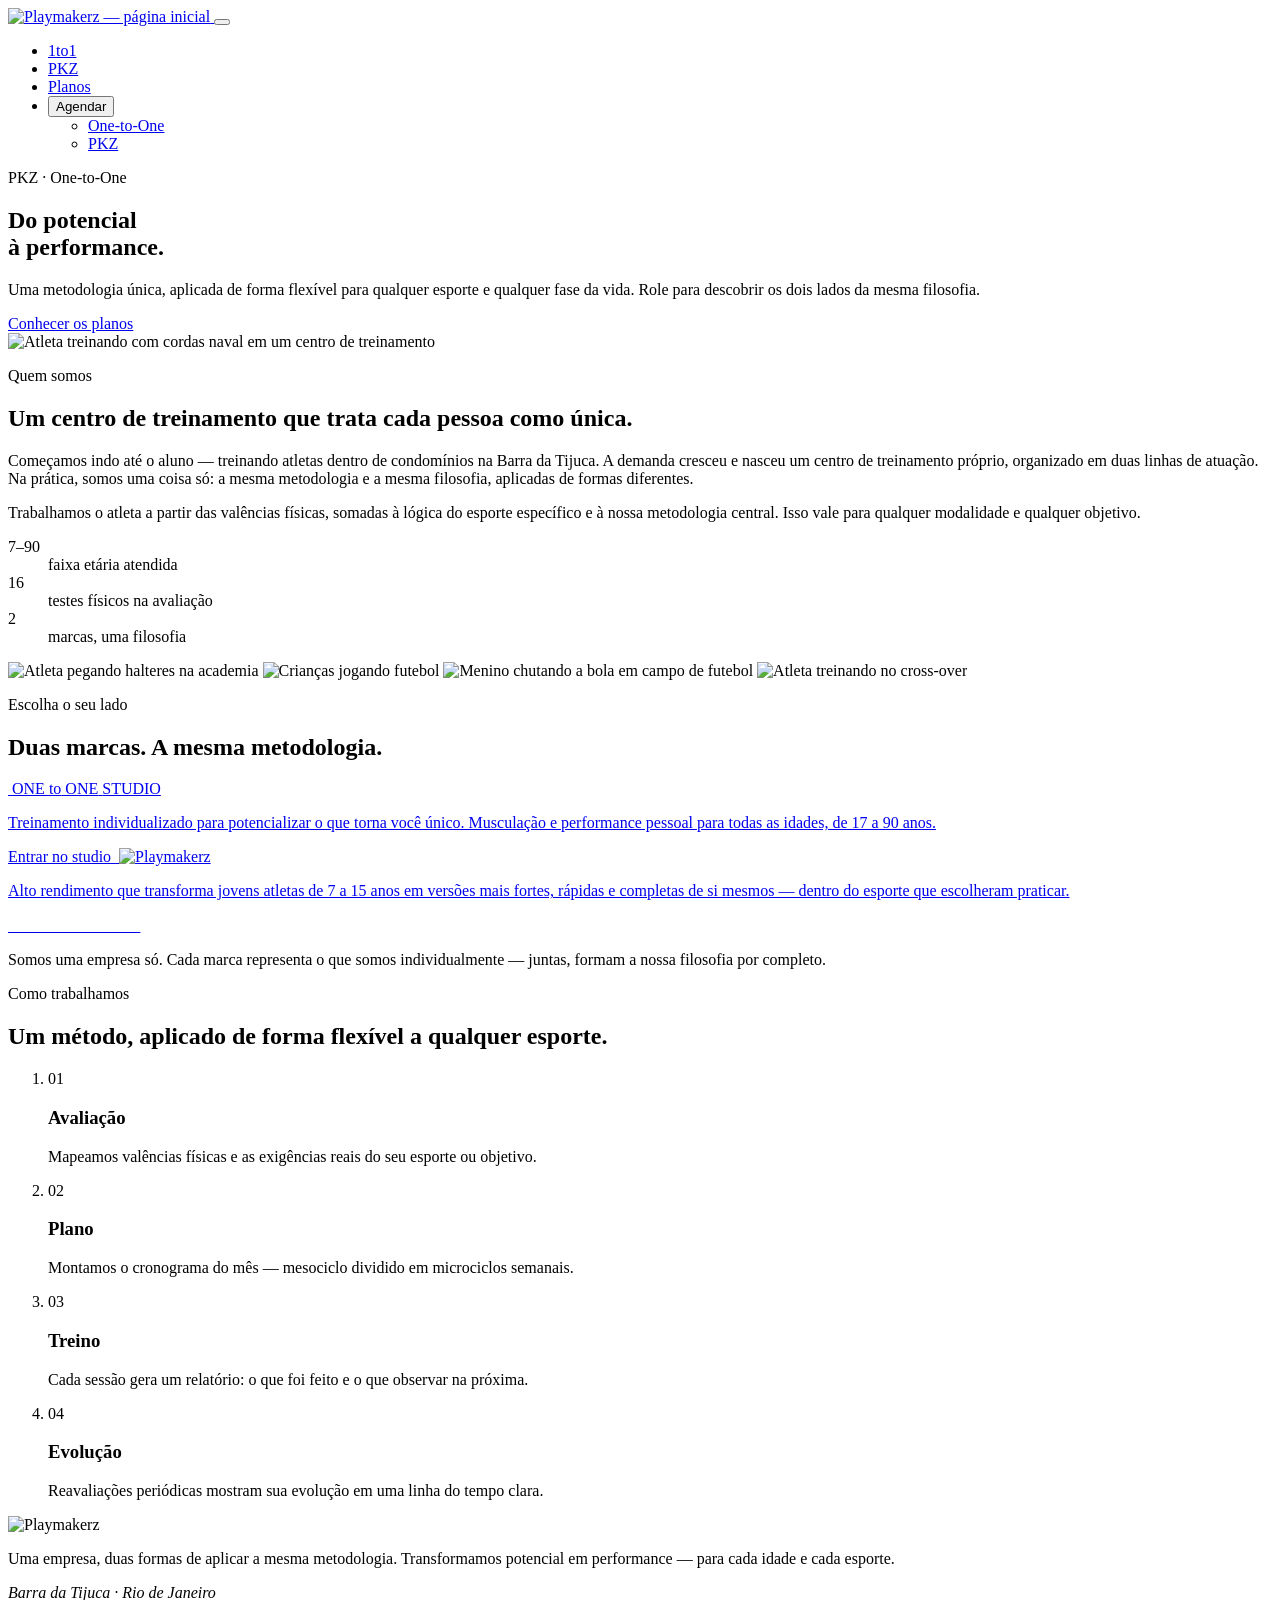
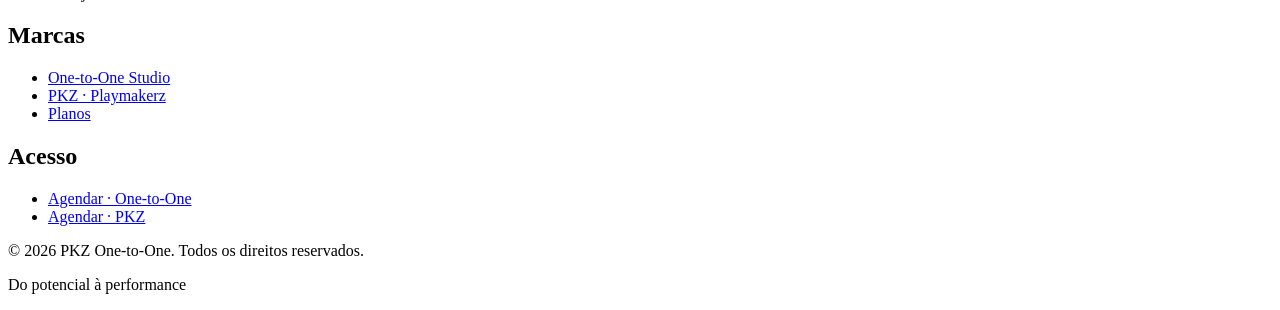
==== index.html @ bfa764f5 "index.html 1.0" ====
<!doctype html>
<html lang="pt-BR">
  <head>
    <meta charset="UTF-8" />
    <meta name="viewport" content="width=device-width, initial-scale=1.0" />
    <title>Playmakerz · Do potencial à performance</title>
    <meta
      name="description"
      content="Centro de treinamento na Barra da Tijuca. Uma metodologia única aplicada a qualquer esporte e qualquer fase da vida — One-to-One Studio e PKZ."
    />
    <link rel="icon" href="assets/img/rocket.svg" type="image/svg+xml" />
    <link rel="preconnect" href="https://fonts.googleapis.com" />
    <link rel="preconnect" href="https://fonts.gstatic.com" crossorigin />
    <link
      href="https://fonts.googleapis.com/css2?family=Oswald:wght@500;600;700&family=Outfit:wght@400;600;700&display=swap"
      rel="stylesheet"
    />
    <link rel="stylesheet" href="assets/css/style.css" />
    <!-- defer: o script só roda depois que o HTML terminou de ser lido -->
    <script src="assets/js/main.js" defer></script>
  </head>
  <body>
    <!-- Cabeçalho: logo + menu de navegação -->
    <header class="site-header">
      <div class="container nav">
        <a class="nav-logo" href="index.html">
          <img
            src="assets/img/logo-playmakerz.png"
            alt="Playmakerz — página inicial"
            width="150"
            height="34"
          />
        </a>
        <button
          class="nav-toggle"
          type="button"
          aria-label="Abrir menu"
          aria-expanded="false"
          aria-controls="nav-links"
        >
          <span></span><span></span><span></span>
        </button>
        <nav aria-label="Menu principal">
          <ul class="nav-links" id="nav-links">
            <li><a href="one-to-one.html">1to1</a></li>
            <li><a href="pkz.html">PKZ</a></li>
            <li><a href="planos.html">Planos</a></li>
            <li class="has-dropdown">
              <button
                type="button"
                class="dropdown-toggle"
                aria-expanded="false"
              >
                Agendar <span class="chev"></span>
              </button>
              <ul class="dropdown">
                <li><a href="agendar-one-to-one.html">One-to-One</a></li>
                <li><a href="agendar-pkz.html">PKZ</a></li>
              </ul>
            </li>
          </ul>
        </nav>
      </div>
    </header>

    <main>
      <!-- Hero section: título, subtítulo, botão de ação e elemento visual -->
      <section class="hero">
        <div class="container hero-grid">
          <div class="hero-content">
            <p class="eyebrow">PKZ · One-to-One</p>
            <h1>Do potencial<br />à <span class="hl">performance</span>.</h1>
            <p>
              Uma metodologia única, aplicada de forma flexível para qualquer
              esporte e qualquer fase da vida. Role para descobrir os dois lados
              da mesma filosofia.
            </p>
            <div class="hero-actions">
              <a class="btn btn-accent" href="planos.html"
                >Conhecer os planos <span class="chev"></span
              ></a>
            </div>
          </div>
          <img
            class="hero-photo"
            src="assets/img/hero-home.jpg"
            alt="Atleta treinando com cordas naval em um centro de treinamento"
            width="900"
            height="1350"
          />
        </div>
        <div class="container">
          <a
            class="hero-scroll"
            href="#quem-somos"
            aria-label="Rolar para Quem somos"
          ></a>
        </div>
      </section>

      <!-- Quem somos -->
      <section class="section about" id="quem-somos">
        <div class="container grid-2">
          <div class="reveal">
            <p class="eyebrow">Quem somos</p>
            <h2>
              Um centro de treinamento que trata cada pessoa como
              <span class="hl">única</span>.
            </h2>
            <p>
              Começamos indo até o aluno — treinando atletas dentro de
              condomínios na Barra da Tijuca. A demanda cresceu e nasceu um
              centro de treinamento próprio, organizado em duas linhas de
              atuação. Na prática, somos uma coisa só: a mesma metodologia e a
              mesma filosofia, aplicadas de formas diferentes.
            </p>
            <p>
              Trabalhamos o atleta a partir das valências físicas, somadas à
              lógica do esporte específico e à nossa metodologia central. Isso
              vale para qualquer modalidade e qualquer objetivo.
            </p>
            <!-- Lista descritiva: número em destaque (dt) e o que ele significa (dd) -->
            <dl class="stats">
              <div class="stat">
                <dt>7–90</dt>
                <dd>faixa etária atendida</dd>
              </div>
              <div class="stat">
                <dt>16</dt>
                <dd>testes físicos na avaliação</dd>
              </div>
              <div class="stat">
                <dt>2</dt>
                <dd>marcas, uma filosofia</dd>
              </div>
            </dl>
          </div>
          <div class="photo-mosaic reveal">
            <img
              src="assets/img/home-academia.jpg"
              alt="Atleta pegando halteres na academia"
              loading="lazy"
            />
            <img
              src="assets/img/home-futebol-1.jpg"
              alt="Crianças jogando futebol"
              loading="lazy"
            />
            <img
              src="assets/img/home-futebol-2.jpg"
              alt="Menino chutando a bola em campo de futebol"
              loading="lazy"
            />
            <img
              src="assets/img/home-academia-2.jpg"
              alt="Atleta treinando no cross-over"
              loading="lazy"
            />
          </div>
        </div>
      </section>

      <!-- As duas marcas -->
      <section class="section">
        <div class="container">
          <div class="brands-head reveal">
            <p class="eyebrow">Escolha o seu lado</p>
            <h2 class="section-title">Duas marcas. A mesma metodologia.</h2>
          </div>
          <div class="brand-cards">
            <a class="brand-card reveal" href="one-to-one.html">
              <img
                class="bg"
                src="assets/img/prof-eduardo.jpg"
                alt=""
                loading="lazy"
              />
              <span class="brand-logo-1to1 sm">
                <span class="word">ONE <span class="to">to</span> ONE</span>
                <span class="studio">STUDIO</span>
              </span>
              <p>
                Treinamento individualizado para potencializar o que torna você
                único. Musculação e performance pessoal para todas as idades, de
                17 a 90 anos.
              </p>
              <span class="link-arrow"
                >Entrar no studio <span class="chev"></span
              ></span>
            </a>
            <a class="brand-card reveal" href="pkz.html">
              <img
                class="bg"
                src="assets/img/pkz-4.jpg"
                alt=""
                loading="lazy"
              />
              <img
                class="pkz-mark"
                src="assets/img/logo-playmakerz.png"
                alt="Playmakerz"
                loading="lazy"
              />
              <p>
                Alto rendimento que transforma jovens atletas de 7 a 15 anos em
                versões mais fortes, rápidas e completas de si mesmos — dentro
                do esporte que escolheram praticar.
              </p>
              <span class="link-arrow" style="color: #fff"
                >Decolar com o PKZ
                <img
                  class="icon"
                  src="assets/img/rocket-white.svg"
                  alt=""
                  width="12"
                  height="15"
              /></span>
            </a>
          </div>
          <p class="brands-note">
            Somos uma empresa só. Cada marca representa o que somos
            individualmente — juntas, formam a nossa filosofia por completo.
          </p>
        </div>
      </section>

      <!-- Como trabalhamos: os quatro passos do método -->
      <section class="section">
        <div class="container">
          <div class="reveal">
            <p class="eyebrow">Como trabalhamos</p>
            <h2 class="section-title" style="max-width: 640px">
              Um método, aplicado de forma flexível a qualquer esporte.
            </h2>
          </div>
          <ol class="grid-4 steps">
            <li class="card reveal">
              <span class="step-num">01 <span class="chev"></span></span>
              <h3>Avaliação</h3>
              <p>
                Mapeamos valências físicas e as exigências reais do seu esporte
                ou objetivo.
              </p>
            </li>
            <li class="card reveal">
              <span class="step-num">02 <span class="chev"></span></span>
              <h3>Plano</h3>
              <p>
                Montamos o cronograma do mês — mesociclo dividido em microciclos
                semanais.
              </p>
            </li>
            <li class="card reveal">
              <span class="step-num">03 <span class="chev"></span></span>
              <h3>Treino</h3>
              <p>
                Cada sessão gera um relatório: o que foi feito e o que observar
                na próxima.
              </p>
            </li>
            <li class="card reveal">
              <span class="step-num">04 <span class="chev"></span></span>
              <h3>Evolução</h3>
              <p>
                Reavaliações periódicas mostram sua evolução em uma linha do
                tempo clara.
              </p>
            </li>
          </ol>
        </div>
      </section>
    </main>

    <!-- Rodapé: contato, links e copyright -->
    <footer class="site-footer">
      <div class="container">
        <div class="footer-grid">
          <div>
            <img
              class="logo"
              src="assets/img/logo-playmakerz.png"
              alt="Playmakerz"
              width="140"
              height="32"
              loading="lazy"
            />
            <p>
              Uma empresa, duas formas de aplicar a mesma metodologia.
              Transformamos potencial em performance — para cada idade e cada
              esporte.
            </p>
            <address class="addr">Barra da Tijuca · Rio de Janeiro</address>
          </div>
          <nav aria-labelledby="rodape-marcas">
            <h2 id="rodape-marcas">Marcas</h2>
            <ul>
              <li><a href="one-to-one.html">One-to-One Studio</a></li>
              <li><a href="pkz.html">PKZ · Playmakerz</a></li>
              <li><a href="planos.html">Planos</a></li>
            </ul>
          </nav>
          <nav aria-labelledby="rodape-acesso">
            <h2 id="rodape-acesso">Acesso</h2>
            <ul>
              <li>
                <a href="agendar-one-to-one.html">Agendar · One-to-One</a>
              </li>
              <li><a href="agendar-pkz.html">Agendar · PKZ</a></li>
            </ul>
          </nav>
        </div>
        <div class="footer-bottom">
          <p>
            &copy; <time datetime="2026">2026</time> PKZ One-to-One. Todos os
            direitos reservados.
          </p>
          <p class="tag">Do potencial à performance</p>
        </div>
      </div>
    </footer>
  </body>
</html>
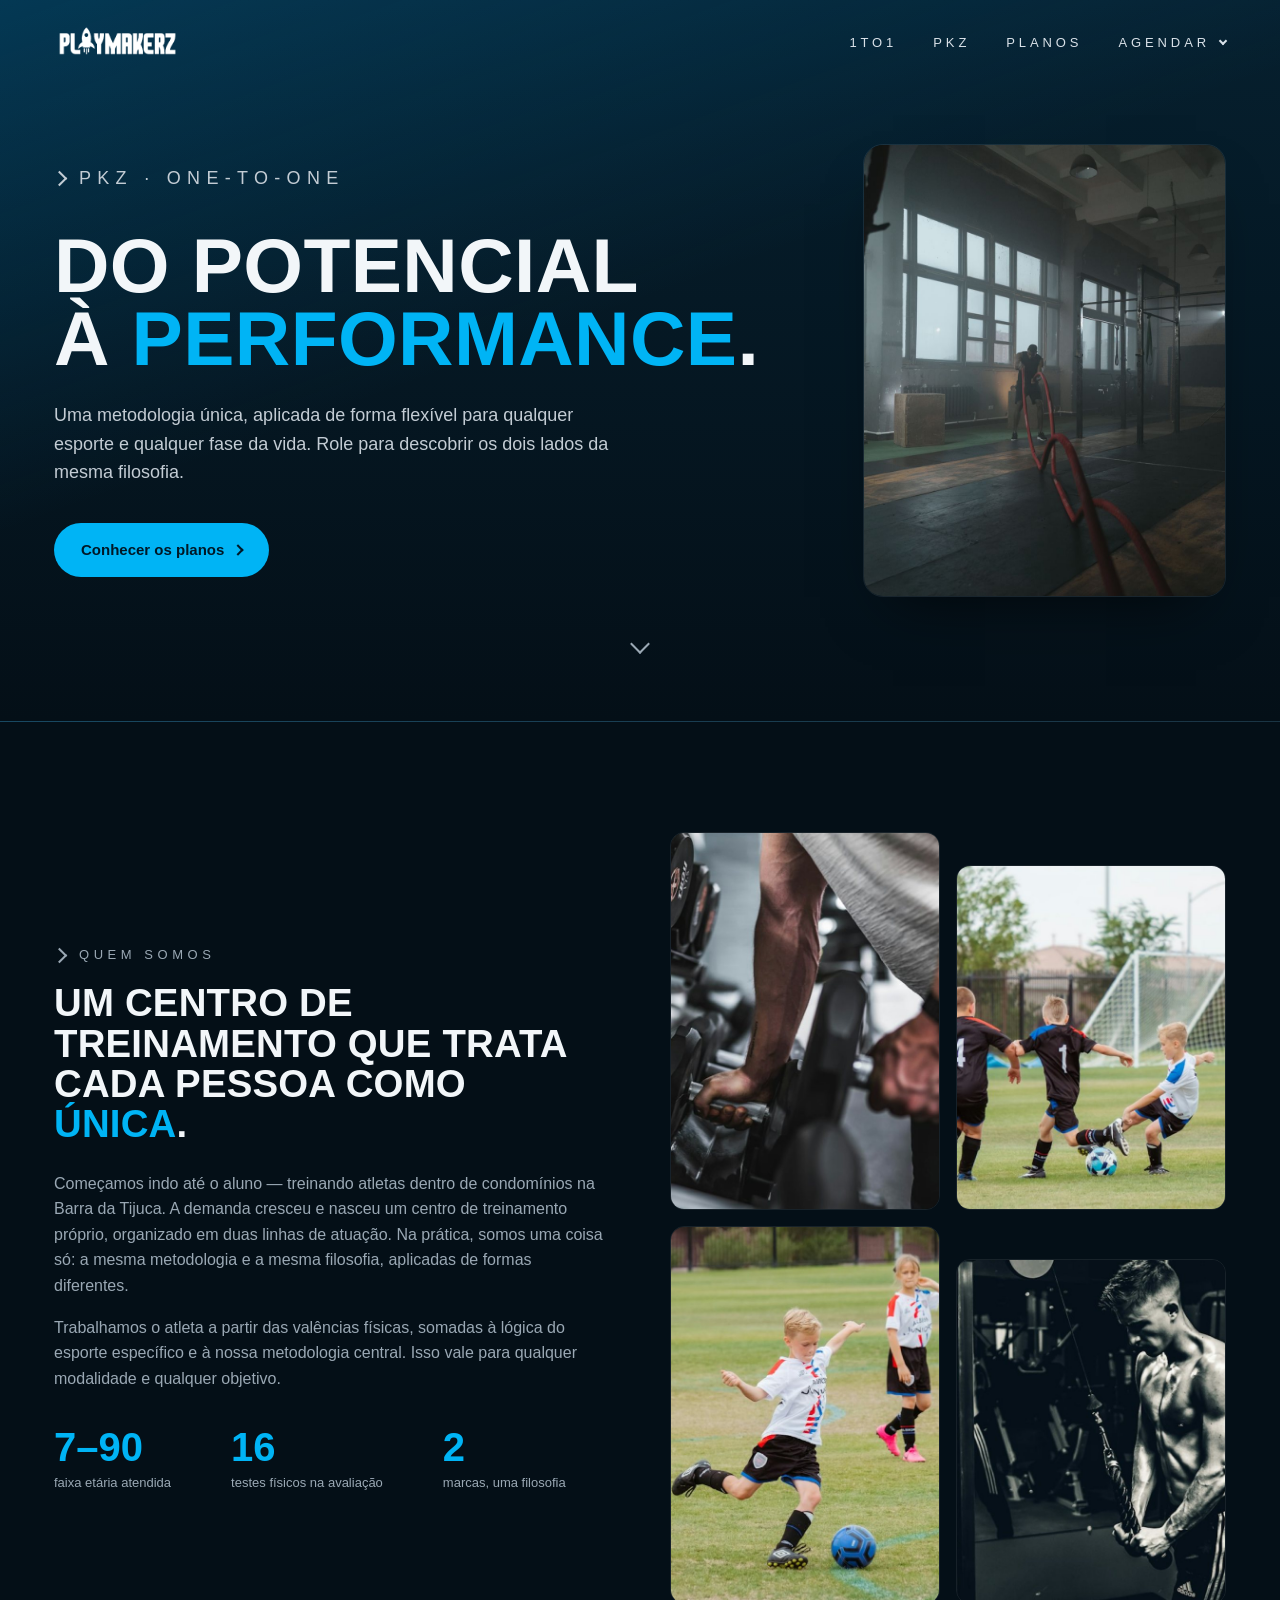
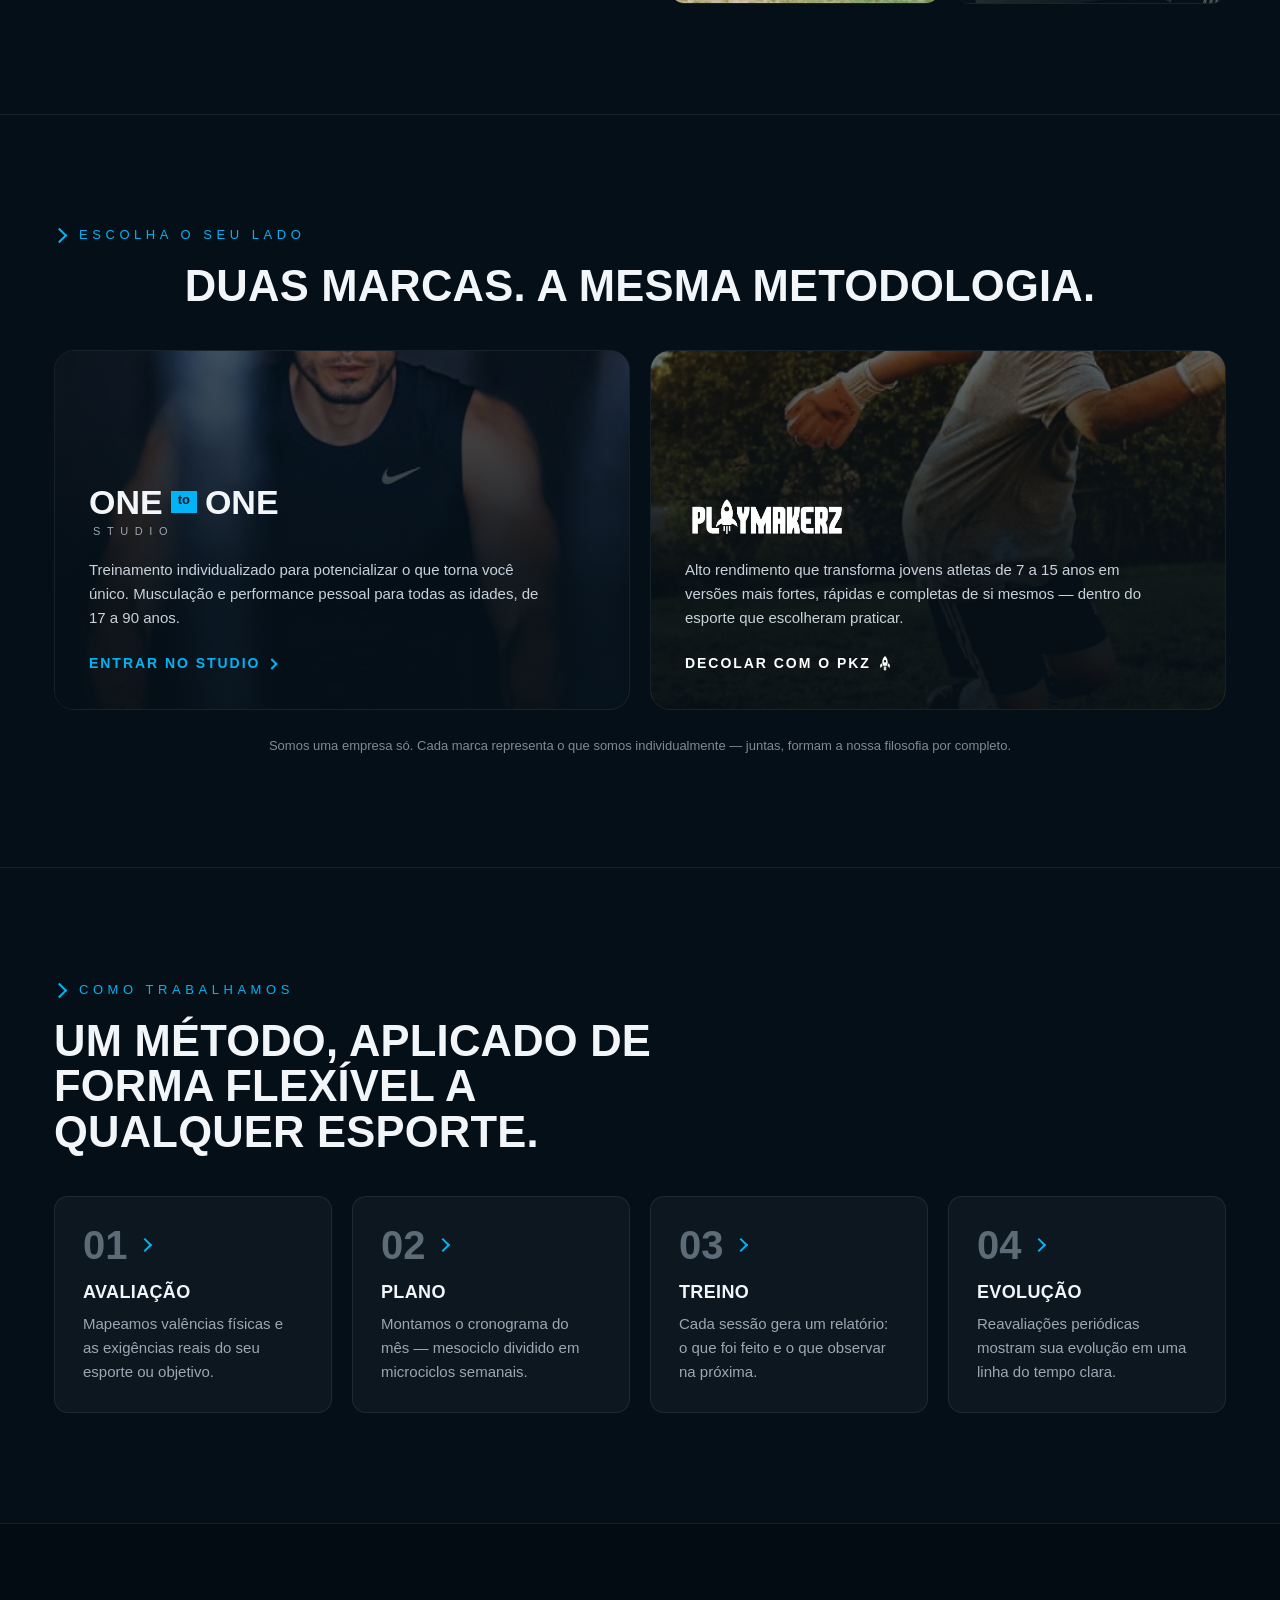
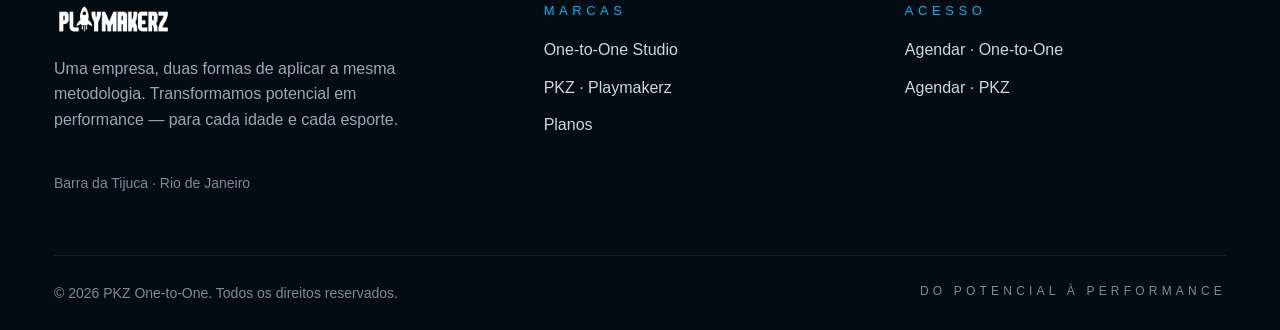
==== commit 0ef6fd79: "refinandov-3" ====
--- a/index.html
+++ b/index.html
@@ -8,16 +8,16 @@
       name="description"
       content="Centro de treinamento na Barra da Tijuca. Uma metodologia única aplicada a qualquer esporte e qualquer fase da vida — One-to-One Studio e PKZ."
     />
-    <link rel="icon" href="assets/img/rocket.svg" type="image/svg+xml" />
+    <link rel="icon" href="fotos/img/rocket.svg" type="image/svg+xml" />
     <link rel="preconnect" href="https://fonts.googleapis.com" />
     <link rel="preconnect" href="https://fonts.gstatic.com" crossorigin />
     <link
       href="https://fonts.googleapis.com/css2?family=Oswald:wght@500;600;700&family=Outfit:wght@400;600;700&display=swap"
       rel="stylesheet"
     />
-    <link rel="stylesheet" href="assets/css/style.css" />
+    <link rel="stylesheet" href="style.css" />
     <!-- defer: o script só roda depois que o HTML terminou de ser lido -->
-    <script src="assets/js/main.js" defer></script>
+    <script src="script.js" defer></script>
   </head>
   <body>
     <!-- Cabeçalho: logo + menu de navegação -->
@@ -25,7 +25,7 @@
       <div class="container nav">
         <a class="nav-logo" href="index.html">
           <img
-            src="assets/img/logo-playmakerz.png"
+            src="fotos/img/logo-playmakerz.png"
             alt="Playmakerz — página inicial"
             width="150"
             height="34"
@@ -83,7 +83,7 @@
           </div>
           <img
             class="hero-photo"
-            src="assets/img/hero-home.jpg"
+            src="fotos/img/hero-home.jpg"
             alt="Atleta treinando com cordas naval em um centro de treinamento"
             width="900"
             height="1350"
@@ -137,22 +137,22 @@
           </div>
           <div class="photo-mosaic reveal">
             <img
-              src="assets/img/home-academia.jpg"
+              src="fotos/img/home-academia.jpg"
               alt="Atleta pegando halteres na academia"
               loading="lazy"
             />
             <img
-              src="assets/img/home-futebol-1.jpg"
+              src="fotos/img/home-futebol-1.jpg"
               alt="Crianças jogando futebol"
               loading="lazy"
             />
             <img
-              src="assets/img/home-futebol-2.jpg"
+              src="fotos/img/home-futebol-2.jpg"
               alt="Menino chutando a bola em campo de futebol"
               loading="lazy"
             />
             <img
-              src="assets/img/home-academia-2.jpg"
+              src="fotos/img/home-academia-2.jpg"
               alt="Atleta treinando no cross-over"
               loading="lazy"
             />
@@ -171,7 +171,7 @@
             <a class="brand-card reveal" href="one-to-one.html">
               <img
                 class="bg"
-                src="assets/img/prof-eduardo.jpg"
+                src="fotos/img/prof-eduardo.jpg"
                 alt=""
                 loading="lazy"
               />
@@ -191,13 +191,13 @@
             <a class="brand-card reveal" href="pkz.html">
               <img
                 class="bg"
-                src="assets/img/pkz-4.jpg"
+                src="fotos/img/pkz-4.jpg"
                 alt=""
                 loading="lazy"
               />
               <img
                 class="pkz-mark"
-                src="assets/img/logo-playmakerz.png"
+                src="fotos/img/logo-playmakerz.png"
                 alt="Playmakerz"
                 loading="lazy"
               />
@@ -210,7 +210,7 @@
                 >Decolar com o PKZ
                 <img
                   class="icon"
-                  src="assets/img/rocket-white.svg"
+                  src="fotos/img/rocket-white.svg"
                   alt=""
                   width="12"
                   height="15"
@@ -278,7 +278,7 @@
           <div>
             <img
               class="logo"
-              src="assets/img/logo-playmakerz.png"
+              src="fotos/img/logo-playmakerz.png"
               alt="Playmakerz"
               width="140"
               height="32"
--- a/style.css
+++ b/style.css
@@ -0,0 +1,1680 @@
+/* =========================================================
+   PLAYMAKERZ · PKZ One-to-One
+   Estilos compartilhados por todas as páginas.
+
+   Organização do arquivo:
+   1. Variáveis (custom properties)
+   2. Reset e estilos base
+   3. Tipografia e componentes comuns (botões, ícones)
+   4. Header e navegação
+   5. Hero
+   6. Seções e cards
+   7. FAQ e chamadas finais (CTA)
+   8. Planos
+   9. Formulário de agendamento e calendário
+   10. Rodapé
+   11. Animações
+   12. Media queries (large screens first: 1024px, 767px e 600px)
+
+   Unidades: rem para tamanhos de fonte, px para bordas, ícones
+   e espaçamentos fixos, % / vw / vh para larguras e alturas.
+   ========================================================= */
+
+/* ---------- 1. Variáveis ---------- */
+:root {
+  --bg: #040f17;
+  --bg-2: #07141e;
+  --surface: #0c1720;
+  --surface-2: #0f1c27;
+  --border: rgba(255, 255, 255, 0.08);
+  --text: #f2f6f9;
+  --muted: #9aa8b4;
+  --muted-2: #7d8b97; /* textos secundários: contraste mínimo de 4,5:1 nos fundos escuros */
+  --accent: #00b4f5;
+  --accent-ink: #001826;
+  --green: #22c55e;
+  --radius: 14px;
+  --radius-lg: 20px;
+  --container: 1220px;
+  --font-display: "Oswald", "Arial Narrow", sans-serif;
+  --font-body: "Outfit", Arial, sans-serif;
+}
+
+/* ---------- 2. Reset e base ---------- */
+/* Reset simples: zera margens e paddings de fábrica e usa border-box em tudo */
+* {
+  margin: 0;
+  padding: 0;
+  box-sizing: border-box;
+}
+
+html {
+  scroll-behavior: smooth;
+}
+
+/* body em coluna com altura mínima da tela: o main cresce (flex: 1)
+   e o footer fica sempre no fim, mesmo em páginas com pouco conteúdo */
+body {
+  min-height: 100vh;
+  display: flex;
+  flex-direction: column;
+  background-color: var(--bg);
+  color: var(--text);
+  font-family: var(--font-body);
+  font-size: 1rem;
+  line-height: 1.6;
+  -webkit-font-smoothing: antialiased;
+}
+
+main {
+  flex: 1;
+}
+
+/* Boas práticas com imagens: nunca passam da largura do container e não distorcem */
+img {
+  max-width: 100%;
+  height: auto;
+  display: block;
+}
+
+ul,
+ol {
+  list-style: none;
+}
+
+fieldset {
+  border: 0;
+  min-width: 0;
+}
+
+address {
+  font-style: normal;
+}
+
+a {
+  color: inherit;
+  text-decoration: none;
+}
+
+button {
+  font-family: inherit;
+  font-size: inherit;
+  cursor: pointer;
+}
+
+.container {
+  width: 100%;
+  max-width: var(--container);
+  margin: 0 auto;
+  padding: 0 24px;
+}
+
+/* ---------- 3. Tipografia e componentes comuns ---------- */
+h1,
+h2,
+h3 {
+  font-family: var(--font-display);
+  font-weight: 700;
+  text-transform: uppercase;
+  line-height: 1.05;
+  letter-spacing: 0.005em;
+}
+
+/* Palavra em destaque nos títulos */
+.hl {
+  color: var(--accent);
+}
+
+/* Texto pequeno acima dos títulos, com uma setinha antes */
+.eyebrow {
+  display: inline-flex;
+  align-items: center;
+  gap: 10px;
+  margin-bottom: 18px;
+  font-family: var(--font-display);
+  font-size: 0.8125rem;
+  font-weight: 500;
+  letter-spacing: 0.35em;
+  text-transform: uppercase;
+  color: var(--accent);
+}
+.eyebrow::before {
+  content: "";
+  width: 9px;
+  height: 9px;
+  margin-right: 4px;
+  border-right: 2px solid currentColor;
+  border-top: 2px solid currentColor;
+  transform: rotate(45deg);
+}
+/* Páginas do PKZ: o foguete substitui a setinha */
+.pkz-rockets .eyebrow::before {
+  width: 12px;
+  height: 14px;
+  border: 0;
+  transform: none;
+  background: url("fotos/img/rocket.svg") center / contain no-repeat;
+}
+
+.section-title {
+  font-size: clamp(1.75rem, 3.4vw, 2.75rem);
+  margin-bottom: 40px;
+}
+
+/* Botões */
+.btn {
+  display: inline-flex;
+  align-items: center;
+  justify-content: center;
+  gap: 10px;
+  padding: 14px 26px;
+  border: 1px solid transparent;
+  border-radius: 999px;
+  font-size: 0.9375rem;
+  font-weight: 600;
+  white-space: nowrap;
+  transition:
+    transform 0.2s ease,
+    border-color 0.2s ease,
+    box-shadow 0.2s ease;
+}
+.btn:hover {
+  transform: translateY(-2px);
+}
+.btn img {
+  width: 18px;
+  height: 18px;
+  flex-shrink: 0;
+}
+
+.btn-whatsapp {
+  background-color: var(--green);
+  color: #04210f;
+}
+.btn-whatsapp:hover {
+  box-shadow: 0 10px 30px -10px rgba(34, 197, 94, 0.7);
+}
+
+.btn-primary,
+.btn-accent {
+  background-color: var(--accent);
+  color: var(--accent-ink);
+}
+.btn-primary:hover,
+.btn-accent:hover {
+  box-shadow: 0 10px 30px -10px rgba(0, 180, 245, 0.8);
+}
+
+/* Botão de destaque maior (chamada da página Planos) */
+.btn-lg {
+  padding: 18px 40px;
+  font-size: 1.0625rem;
+  box-shadow: 0 14px 40px -14px rgba(0, 180, 245, 0.9);
+}
+.btn-lg .chev {
+  width: 9px;
+  height: 9px;
+}
+
+.btn-ghost {
+  border-color: rgba(255, 255, 255, 0.25);
+  color: var(--text);
+}
+.btn-ghost:hover {
+  border-color: var(--accent);
+}
+.btn-ghost .chev {
+  color: var(--accent);
+}
+
+/* Link em caixa alta com seta */
+.link-arrow {
+  display: inline-flex;
+  align-items: center;
+  gap: 8px;
+  font-family: var(--font-display);
+  font-size: 0.875rem;
+  font-weight: 600;
+  letter-spacing: 0.14em;
+  text-transform: uppercase;
+  color: var(--accent);
+  transition: gap 0.2s ease;
+}
+.link-arrow:hover {
+  gap: 12px;
+}
+
+/* Ícone chevron (setinha >), desenhado só com bordas */
+.chev {
+  display: inline-block;
+  width: 8px;
+  height: 8px;
+  border-right: 2px solid currentColor;
+  border-top: 2px solid currentColor;
+  transform: rotate(45deg);
+}
+
+/* Foco visível para quem navega pelo teclado */
+a:focus-visible,
+button:focus-visible {
+  outline: 2px solid var(--accent);
+  outline-offset: 2px;
+}
+
+/* ---------- 4. Header e navegação ---------- */
+/* position: sticky: o header acompanha a rolagem e gruda no topo */
+.site-header {
+  position: sticky;
+  top: 0;
+  z-index: 50;
+  transition:
+    background-color 0.3s ease,
+    box-shadow 0.3s ease;
+}
+.site-header.scrolled {
+  background-color: rgba(4, 15, 23, 0.88);
+  backdrop-filter: blur(12px);
+  box-shadow: 0 1px 0 var(--border);
+}
+
+.nav {
+  display: flex;
+  align-items: center;
+  justify-content: space-between;
+  height: 84px;
+}
+.nav-logo img {
+  width: auto;
+  height: 34px;
+}
+.nav-logo .nav-pkzlab {
+  height: 40px;
+}
+
+.nav-links {
+  display: flex;
+  align-items: center;
+  gap: 36px;
+}
+.nav-links a {
+  font-family: var(--font-display);
+  font-size: 0.8125rem;
+  font-weight: 500;
+  letter-spacing: 0.3em;
+  text-transform: uppercase;
+  color: #d9e1e8;
+  transition: color 0.2s ease;
+}
+.nav-links a:hover,
+.nav-links a.active {
+  color: var(--accent);
+}
+
+/* Submenu "Agendar": o li é a referência (relative) e a lista fica em absolute */
+.has-dropdown {
+  position: relative;
+}
+.dropdown-toggle {
+  display: inline-flex;
+  align-items: center;
+  gap: 10px;
+  background: none;
+  border: 0;
+  font-family: var(--font-display);
+  font-size: 0.8125rem;
+  font-weight: 500;
+  letter-spacing: 0.3em;
+  text-transform: uppercase;
+  color: #d9e1e8;
+  transition: color 0.2s ease;
+}
+.dropdown-toggle .chev {
+  width: 6px;
+  height: 6px;
+  margin-top: -4px;
+  transform: rotate(135deg);
+  transition: transform 0.2s ease;
+}
+.dropdown-toggle:hover,
+.dropdown-toggle.active,
+.has-dropdown.open .dropdown-toggle {
+  color: var(--accent);
+}
+.has-dropdown.open .dropdown-toggle .chev {
+  margin-top: 4px;
+  transform: rotate(-45deg);
+}
+.dropdown {
+  display: none;
+  position: absolute;
+  top: 100%;
+  right: -18px;
+  min-width: 190px;
+  margin-top: 16px;
+  padding: 8px;
+  background-color: var(--surface);
+  border: 1px solid var(--border);
+  border-radius: var(--radius);
+  box-shadow: 0 20px 40px -12px rgba(0, 0, 0, 0.6);
+}
+/* faixa invisível entre o botão e o menu, para o hover não "cair" no espaço vazio */
+.dropdown::before {
+  content: "";
+  position: absolute;
+  top: -18px;
+  left: 0;
+  right: 0;
+  height: 18px;
+}
+.has-dropdown.open .dropdown,
+.has-dropdown:focus-within .dropdown {
+  display: block;
+}
+.dropdown a {
+  display: block;
+  padding: 12px 14px;
+  border-radius: 10px;
+  letter-spacing: 0.2em;
+}
+.dropdown a:hover {
+  background-color: rgba(255, 255, 255, 0.05);
+}
+
+/* Botão "hambúrguer" (só aparece no celular) */
+.nav-toggle {
+  display: none;
+  position: relative;
+  width: 44px;
+  height: 44px;
+  background: none;
+  border: 0;
+}
+.nav-toggle span {
+  position: absolute;
+  left: 10px;
+  right: 10px;
+  height: 2px;
+  background-color: var(--text);
+  transition:
+    transform 0.25s ease,
+    opacity 0.25s ease;
+}
+.nav-toggle span:nth-child(1) {
+  top: 15px;
+}
+.nav-toggle span:nth-child(2) {
+  top: 21px;
+}
+.nav-toggle span:nth-child(3) {
+  top: 27px;
+}
+.nav-open .nav-toggle span:nth-child(1) {
+  transform: translateY(6px) rotate(45deg);
+}
+.nav-open .nav-toggle span:nth-child(2) {
+  opacity: 0;
+}
+.nav-open .nav-toggle span:nth-child(3) {
+  transform: translateY(-6px) rotate(-45deg);
+}
+
+/* Setas decorativas >>> (imagens posicionadas sobre o fundo da seção) */
+.deco-chevrons {
+  position: absolute;
+  opacity: 0.12;
+}
+
+/* Logo "ONE to ONE STUDIO" feita com texto */
+.brand-logo-1to1 {
+  display: inline-flex;
+  flex-direction: column;
+}
+.brand-logo-1to1 .word {
+  display: flex;
+  align-items: center;
+  gap: 8px;
+  font-family: var(--font-display);
+  font-size: clamp(2.625rem, 5vw, 3.875rem);
+  font-weight: 700;
+  line-height: 1;
+}
+.brand-logo-1to1 .to {
+  padding: 3px 7px 6px;
+  background-color: var(--accent);
+  color: var(--accent-ink); /* texto escuro sobre o azul: contraste de 7,6:1 */
+  font-family: var(--font-body);
+  font-size: 0.38em;
+  font-weight: 600;
+}
+.brand-logo-1to1 .studio {
+  margin-top: 4px;
+  padding-left: 4px;
+  font-size: 0.6875rem;
+  letter-spacing: 0.6em;
+  color: var(--muted);
+}
+/* versão do header */
+.brand-logo-1to1.nav-1to1 .word {
+  gap: 5px;
+  font-size: 1.875rem;
+}
+.brand-logo-1to1.nav-1to1 .studio {
+  margin-top: 2px;
+  font-size: 0.5rem;
+}
+/* versão do card da Home */
+.brand-logo-1to1.sm {
+  margin-bottom: 18px;
+}
+.brand-logo-1to1.sm .word {
+  font-size: 2.125rem;
+}
+
+/* ---------- 5. Hero ---------- */
+.hero {
+  position: relative;
+  margin-top: -84px; /* passa por baixo do header sticky */
+  padding: 144px 0 70px;
+  background:
+    linear-gradient(160deg, rgba(0, 120, 180, 0.28) 0%, transparent 45%),
+    linear-gradient(180deg, #06202f 0%, var(--bg) 100%);
+  border-bottom: 1px solid var(--border);
+  overflow: hidden;
+}
+.hero h1 {
+  margin-bottom: 26px;
+  font-size: clamp(2.75rem, 6vw, 5.5rem);
+  line-height: 0.95;
+}
+.hero p {
+  max-width: 560px;
+  margin-bottom: 36px;
+  font-size: 1.125rem;
+  color: #c3ccd4;
+}
+.hero p.hero-lead-wide {
+  max-width: 640px;
+}
+.hero-actions {
+  display: flex;
+  flex-wrap: wrap;
+  gap: 14px;
+}
+
+/* Hero em duas colunas (grid): texto + elemento visual (foto) */
+.hero-grid {
+  display: grid;
+  grid-template-columns: 1.35fr 0.65fr;
+  gap: 56px;
+  align-items: center;
+}
+.hero-photo {
+  width: 100%;
+  max-height: 520px;
+  aspect-ratio: 4 / 5;
+  object-fit: cover;
+  object-position: center 30%; /* ao cortar a foto, prioriza a parte de cima (rostos) */
+  border: 1px solid var(--border);
+  border-radius: var(--radius-lg);
+  box-shadow: 0 30px 60px -30px rgba(0, 0, 0, 0.7);
+}
+
+/* Seta "role para baixo" da Home */
+.hero-scroll {
+  display: block;
+  width: 14px;
+  height: 14px;
+  margin: 40px auto 0;
+  border-right: 2px solid var(--muted);
+  border-bottom: 2px solid var(--muted);
+  transform: rotate(45deg);
+  animation: bob 2s ease-in-out infinite;
+}
+
+/* ---------- 6. Seções e cards ---------- */
+.section {
+  position: relative;
+  padding: 110px 0;
+}
+.section + .section {
+  border-top: 1px solid var(--border);
+}
+
+/* Grades de colunas */
+.grid-2 {
+  display: grid;
+  grid-template-columns: 1fr 1fr;
+  gap: 60px;
+  align-items: center;
+}
+.grid-3 {
+  display: grid;
+  grid-template-columns: repeat(3, 1fr);
+  gap: 20px;
+}
+.grid-4 {
+  display: grid;
+  grid-template-columns: repeat(4, 1fr);
+  gap: 20px;
+}
+
+/* Hierarquia visual: página (--bg) → card (--surface) com borda fina */
+.card {
+  padding: 28px;
+  background-color: var(--surface);
+  border: 1px solid var(--border);
+  border-radius: var(--radius);
+  transition:
+    transform 0.25s ease,
+    border-color 0.25s ease;
+}
+.card:hover {
+  transform: translateY(-4px);
+  border-color: rgba(0, 180, 245, 0.35);
+}
+.card h3 {
+  margin-bottom: 10px;
+  font-size: 1.125rem;
+  letter-spacing: 0.02em;
+}
+.card p {
+  font-size: 0.9375rem;
+  color: var(--muted);
+}
+
+/* Quem somos */
+.about h2 {
+  margin-bottom: 26px;
+  font-size: clamp(1.75rem, 3vw, 2.5rem);
+}
+.about p {
+  color: var(--muted);
+}
+.about p + p {
+  margin-top: 16px;
+}
+
+/* Números em destaque (lista descritiva: dt = número, dd = descrição) */
+.stats {
+  display: flex;
+  flex-wrap: wrap;
+  gap: 60px;
+  margin-top: 36px;
+}
+.stat dt {
+  margin-bottom: 6px;
+  font-family: var(--font-display);
+  font-size: 2.5rem;
+  font-weight: 700;
+  line-height: 1;
+  color: var(--accent);
+}
+.stat dd {
+  font-size: 0.8125rem;
+  color: var(--muted);
+}
+
+/* Mosaico de 4 fotos */
+.photo-mosaic {
+  display: grid;
+  grid-template-columns: 1fr 1fr;
+  gap: 16px;
+}
+.photo-mosaic img {
+  width: 100%;
+  aspect-ratio: 5 / 7;
+  object-fit: cover;
+  border: 1px solid var(--border);
+  border-radius: var(--radius);
+}
+.photo-mosaic img:nth-child(even) {
+  aspect-ratio: 5 / 6.4;
+  align-self: end;
+}
+
+/* Cards das duas marcas (Home) */
+.brands-head {
+  text-align: center;
+}
+.brands-head .eyebrow {
+  display: flex;
+  justify-content: flex-start;
+}
+.brand-cards {
+  display: grid;
+  grid-template-columns: 1fr 1fr;
+  gap: 20px;
+}
+/* O card é a referência (relative + z-index cria a camada);
+   a foto e o degradê ficam por trás do texto com z-index negativo */
+.brand-card {
+  position: relative;
+  z-index: 0;
+  display: flex;
+  flex-direction: column;
+  justify-content: flex-end;
+  min-height: 360px;
+  padding: 34px;
+  border: 1px solid var(--border);
+  border-radius: var(--radius-lg);
+  overflow: hidden;
+}
+.brand-card .bg {
+  position: absolute;
+  top: 0;
+  left: 0;
+  z-index: -2;
+  width: 100%;
+  height: 100%;
+  object-fit: cover;
+  transition: transform 0.6s ease;
+}
+.brand-card::after {
+  content: "";
+  position: absolute;
+  top: 0;
+  right: 0;
+  bottom: 0;
+  left: 0;
+  z-index: -1;
+  background: linear-gradient(
+    180deg,
+    rgba(4, 15, 23, 0.55) 0%,
+    rgba(4, 15, 23, 0.92) 65%
+  );
+}
+.brand-card:hover .bg {
+  transform: scale(1.05);
+}
+.brand-card p {
+  max-width: 460px;
+  margin-bottom: 22px;
+  font-size: 0.9375rem;
+  color: #c9d2da;
+}
+.brand-card .pkz-mark {
+  width: auto;
+  height: 44px;
+  align-self: flex-start; /* evita que o flex estique a logo na largura do card */
+  margin-bottom: 18px;
+}
+.brands-note {
+  margin-top: 26px;
+  text-align: center;
+  font-size: 0.8125rem;
+  color: var(--muted-2);
+}
+
+/* Passos numerados (lista ordenada) */
+.step-num {
+  display: flex;
+  align-items: center;
+  gap: 12px;
+  margin-bottom: 18px;
+  font-family: var(--font-display);
+  font-size: 2.5rem;
+  font-weight: 700;
+  line-height: 1;
+  color: #5d6b77; /* número grande: contraste mínimo de 3:1 */
+}
+.step-num .chev {
+  width: 10px;
+  height: 10px;
+  color: var(--accent);
+}
+.step-num .rocket {
+  width: 14px;
+  height: 16px;
+}
+
+/* Diferenciais (One to One) */
+.features {
+  display: grid;
+  grid-template-columns: 1fr 1fr;
+  gap: 20px;
+}
+.feature {
+  display: flex;
+  gap: 18px;
+}
+.feature .chev {
+  flex-shrink: 0;
+  width: 10px;
+  height: 10px;
+  margin-top: 8px;
+  color: var(--accent);
+}
+
+/* Professores (figure + figcaption) */
+.team-card {
+  background-color: var(--surface);
+  border: 1px solid var(--border);
+  border-radius: var(--radius);
+  overflow: hidden; /* corta a foto no formato do card */
+  transition: transform 0.25s ease;
+}
+.team-card:hover {
+  transform: translateY(-4px);
+}
+.team-card .photo {
+  aspect-ratio: 4 / 5;
+  overflow: hidden;
+}
+.team-card img {
+  width: 100%;
+  height: 100%;
+  object-fit: cover;
+  transition: transform 0.6s ease;
+}
+.team-card:hover img {
+  transform: scale(1.04);
+}
+.team-card .info {
+  padding: 22px 24px 24px;
+}
+.team-card h3 {
+  margin-bottom: 4px;
+  font-size: 1.1875rem;
+}
+.team-card .role {
+  display: block;
+  font-size: 0.875rem;
+  color: var(--accent);
+}
+.team-card .exp {
+  font-size: 0.8125rem;
+  color: var(--muted-2);
+}
+
+/* Depoimentos */
+.quote .chev {
+  width: 11px;
+  height: 11px;
+  margin: 0 0 18px 2px;
+  color: var(--accent);
+}
+.quote .quote-text {
+  margin-bottom: 22px;
+  font-size: 1rem;
+  line-height: 1.65;
+  color: #e6ebef;
+}
+.quote .quote-author strong {
+  display: block;
+  font-size: 0.9375rem;
+  font-weight: 600;
+  color: var(--text);
+}
+.quote .quote-author span {
+  font-size: 0.8125rem;
+  color: var(--muted-2);
+}
+
+/* PKZ: marca "P🚀Z" nos cards de serviço */
+.pkz-mark-sm {
+  display: inline-flex;
+  align-items: center;
+  gap: 1px;
+  margin-bottom: 16px;
+  font-family: var(--font-display);
+  font-size: 1.5rem;
+  font-weight: 700;
+  line-height: 1;
+}
+.pkz-mark-sm img {
+  width: 14px;
+  height: 18px;
+}
+
+/* PKZ: exemplo do piloto de kart (aside) */
+.callout {
+  margin-top: 30px;
+  padding: 24px 26px;
+  background-color: rgba(255, 255, 255, 0.06);
+  border: 1px solid var(--border);
+  border-radius: var(--radius);
+}
+.callout h3 {
+  margin-bottom: 10px;
+  font-size: 0.8125rem;
+  font-weight: 500;
+  letter-spacing: 0.3em;
+  color: var(--accent);
+}
+.callout p {
+  font-size: 0.9375rem;
+  color: #dfe2f7;
+}
+
+/* ---------- 7. FAQ e chamadas finais ---------- */
+.faq {
+  max-width: 760px;
+  margin: 0 auto;
+}
+.faq-item {
+  border-top: 1px solid var(--border);
+}
+.faq-item:last-child {
+  border-bottom: 1px solid var(--border);
+}
+.faq-q {
+  display: flex;
+  justify-content: space-between;
+  align-items: center;
+  gap: 20px;
+  width: 100%;
+  padding: 24px 0;
+  background: none;
+  border: 0;
+  text-align: left;
+  font-family: var(--font-display);
+  font-size: 1.1875rem;
+  font-weight: 500;
+  text-transform: uppercase;
+  color: var(--text);
+}
+.faq-q .chev {
+  flex-shrink: 0;
+  width: 10px;
+  height: 10px;
+  color: var(--accent);
+  transition: transform 0.3s ease;
+}
+.faq-item.open .faq-q .chev {
+  transform: rotate(135deg);
+}
+/* Resposta: fica fechada (altura 0) e abre quando o JavaScript
+   coloca a classe "open" no item da pergunta */
+.faq-a {
+  max-height: 0;
+  overflow: hidden;
+  transition: max-height 0.35s ease;
+}
+.faq-item.open .faq-a {
+  max-height: 400px;
+}
+.faq-a p {
+  margin-bottom: 24px;
+  color: var(--muted);
+}
+
+/* Chamada final (CTA) */
+.cta {
+  position: relative;
+  padding: 110px 0;
+  text-align: center;
+  background:
+    linear-gradient(180deg, rgba(0, 140, 210, 0.25) 0%, transparent 60%),
+    #06202e;
+  overflow: hidden;
+}
+.cta h2 {
+  margin-bottom: 18px;
+  font-size: clamp(1.875rem, 3.6vw, 2.875rem);
+}
+.cta p {
+  max-width: 560px;
+  margin: 0 auto 34px;
+  color: #c3ccd4;
+}
+.cta .actions,
+.cta-box .actions {
+  display: flex;
+  flex-wrap: wrap;
+  justify-content: center;
+  gap: 14px;
+}
+.cta .rocket-big {
+  width: 34px;
+  height: 42px;
+  margin: 0 auto 26px;
+}
+
+.cta-box {
+  position: relative;
+  max-width: 900px;
+  margin: 0 auto;
+  padding: 60px 40px;
+  text-align: center;
+  background: linear-gradient(180deg, #0a3b56 0%, #082b40 100%);
+  border: 1px solid rgba(0, 180, 245, 0.25);
+  border-radius: var(--radius-lg);
+  overflow: hidden;
+}
+.cta-box h2 {
+  margin-bottom: 16px;
+  font-size: clamp(1.75rem, 3.4vw, 2.75rem);
+}
+.cta-box p {
+  max-width: 620px;
+  margin: 0 auto 30px;
+  color: #cfe0ea;
+}
+
+/* Topo das páginas internas (Planos e Agendar) */
+.page-head h1 {
+  margin-bottom: 24px;
+  font-size: clamp(2.75rem, 6vw, 4.5rem);
+  line-height: 0.95;
+}
+.page-head p {
+  margin-bottom: 40px;
+  font-size: 1.125rem;
+  color: #c3ccd4;
+}
+
+/* ---------- 8. Planos ---------- */
+.plans {
+  display: grid;
+  grid-template-columns: repeat(3, 1fr);
+  gap: 22px;
+  align-items: stretch;
+}
+.plan {
+  display: flex;
+  flex-direction: column;
+  padding: 34px;
+  background-color: var(--surface);
+  border: 1px solid var(--border);
+  border-radius: var(--radius-lg);
+  transition: transform 0.25s ease;
+}
+.plan:hover {
+  transform: translateY(-4px);
+}
+.plan.featured {
+  background-color: #061e2c;
+  border-color: var(--accent);
+  box-shadow: 0 30px 60px -30px rgba(0, 180, 245, 0.45);
+}
+.badge {
+  align-self: flex-start;
+  margin-bottom: 22px;
+  padding: 4px 14px;
+  background-color: rgba(255, 255, 255, 0.1);
+  border-radius: 999px;
+  font-family: var(--font-display);
+  font-size: 0.75rem;
+  font-weight: 500;
+  letter-spacing: 0.35em;
+  text-transform: uppercase;
+  color: #d4dbe1;
+}
+.plan.featured .badge {
+  background-color: var(--accent);
+  color: var(--accent-ink);
+}
+.plan h2 {
+  margin-bottom: 10px;
+  font-size: 2rem;
+}
+.plan > p {
+  margin-bottom: 26px;
+  color: var(--muted);
+}
+/* a lista cresce (flex: 1) e empurra o preço para o fim do card */
+.plan ul {
+  flex: 1;
+  margin-bottom: 34px;
+}
+.plan li {
+  display: flex;
+  align-items: center;
+  gap: 16px;
+  padding: 7px 0;
+  color: #e3e9ee;
+}
+.plan li .chev {
+  width: 9px;
+  height: 9px;
+  color: var(--accent);
+}
+.price-box {
+  display: block;
+  padding: 18px;
+  text-align: center;
+  background-color: rgba(0, 0, 0, 0.15);
+  border: 1px solid var(--border);
+  border-radius: var(--radius);
+  transition: border-color 0.2s ease;
+}
+.price-box:hover {
+  border-color: var(--accent);
+}
+.price-box .price-label {
+  display: block;
+  font-size: 0.875rem;
+  color: var(--muted);
+}
+.price-box strong {
+  font-family: var(--font-display);
+  font-size: 1.375rem;
+  letter-spacing: 0.02em;
+  text-transform: uppercase;
+  color: var(--accent);
+}
+.plans-note {
+  margin-top: 22px;
+  font-size: 0.875rem;
+  color: var(--muted-2);
+}
+
+/* ---------- 9. Formulário de agendamento e calendário ---------- */
+/*
+  O próprio <form> é o grid da página (display: grid + grid-template-areas):
+  - à esquerda: introdução, dados e o botão de enviar;
+  - à direita: o calendário, ocupando todas as linhas.
+*/
+.schedule {
+  display: grid;
+  grid-template-columns: 1fr 1fr;
+  grid-template-rows: auto auto 1fr;
+  grid-template-areas:
+    "intro cal"
+    "dados cal"
+    "enviar cal";
+  column-gap: 56px;
+  row-gap: 20px;
+  align-items: start;
+}
+.schedule-intro {
+  grid-area: intro;
+}
+.schedule .dados,
+.schedule .form-success {
+  grid-area: dados;
+}
+.schedule .calendar {
+  grid-area: cal;
+}
+.schedule .btn-submit {
+  grid-area: enviar;
+}
+/* Depois do envio: esconde os campos e o calendário e mostra a confirmação */
+.schedule.sent .dados,
+.schedule.sent .calendar,
+.schedule.sent .btn-submit {
+  display: none;
+}
+.schedule.sent .form-success {
+  display: block;
+}
+
+.check-list {
+  margin-bottom: 50px;
+}
+.check-list li {
+  display: flex;
+  align-items: center;
+  gap: 18px;
+  padding: 8px 0;
+  font-size: 1.0625rem;
+  color: #e3e9ee;
+}
+.check-list .chev {
+  width: 10px;
+  height: 10px;
+  color: var(--accent);
+}
+
+/* Cards do formulário (o fieldset fica dentro, sem borda própria) */
+.form-card,
+.calendar {
+  padding: 40px;
+  background-color: var(--surface);
+  border: 1px solid var(--border);
+  border-radius: var(--radius-lg);
+}
+.calendar {
+  padding: 28px;
+}
+
+/* legend: título do grupo de campos (fieldset) */
+legend {
+  margin-bottom: 22px;
+  font-family: var(--font-display);
+  font-size: 0.8125rem;
+  font-weight: 500;
+  letter-spacing: 0.3em;
+  text-transform: uppercase;
+  color: var(--accent);
+}
+
+.field {
+  margin-bottom: 22px;
+}
+.field label {
+  display: block;
+  margin-bottom: 8px;
+  font-size: 0.9375rem;
+  color: #d6dde3;
+}
+.field input {
+  width: 100%;
+  padding: 16px 18px;
+  background-color: #050d14;
+  border: 1px solid var(--border);
+  border-radius: 12px;
+  font-family: inherit;
+  font-size: 1rem;
+  color: var(--text);
+  transition:
+    border-color 0.2s ease,
+    box-shadow 0.2s ease;
+}
+.field input::placeholder {
+  color: var(--muted-2);
+}
+.field input:focus {
+  outline: none;
+  border-color: var(--accent);
+  box-shadow: 0 0 0 3px rgba(0, 180, 245, 0.18);
+}
+
+/* Mensagem de erro da validação feita pelo JavaScript */
+.erro {
+  font-size: 0.875rem;
+  color: #ff7b7b;
+}
+
+.btn-submit {
+  width: 100%;
+  padding: 18px;
+  font-size: 1.0625rem;
+}
+
+/* Confirmação depois do envio */
+.form-success {
+  display: none;
+  text-align: center;
+}
+.form-success .ok {
+  width: 64px;
+  height: 64px;
+  margin: 0 auto 20px;
+  padding: 16px;
+  background-color: rgba(0, 180, 245, 0.15);
+  border-radius: 50%;
+}
+.form-success h2 {
+  margin-bottom: 10px;
+  font-size: 1.625rem;
+}
+.form-success p {
+  margin-bottom: 24px;
+  color: var(--muted);
+}
+.form-success .link-arrow {
+  background: none;
+  border: 0;
+}
+
+/* Calendário */
+.cal-head {
+  display: flex;
+  justify-content: space-between;
+  align-items: flex-start;
+  margin-bottom: 18px;
+}
+.cal-head h2 {
+  font-size: 1.875rem;
+}
+.cal-nav {
+  display: flex;
+  gap: 12px;
+}
+.cal-nav button {
+  display: grid;
+  place-items: center;
+  width: 44px;
+  height: 44px;
+  background-color: #050d14;
+  border: 1px solid var(--border);
+  border-radius: 50%;
+  color: var(--accent);
+}
+.cal-nav button:hover {
+  border-color: var(--accent);
+}
+.cal-nav button:disabled {
+  opacity: 0.35;
+  cursor: not-allowed;
+}
+.cal-nav .prev .chev {
+  margin-left: 3px;
+  transform: rotate(-135deg);
+}
+.cal-nav .next .chev {
+  margin-right: 3px;
+}
+
+/* Tabela do mês: th = dias da semana, td = dias */
+.cal-table {
+  width: 100%;
+  border-collapse: separate;
+  border-spacing: 8px;
+}
+.cal-table th {
+  width: 14.28%; /* 7 colunas iguais: 100% / 7 */
+  padding-bottom: 6px;
+  text-align: center;
+  font-size: 0.8125rem;
+  font-weight: 600;
+  letter-spacing: 0.06em;
+  color: #c8d0d7;
+}
+.cal-day {
+  display: block;
+  width: 100%;
+  aspect-ratio: 1;
+  background-color: #08121a;
+  border: 1px solid var(--border);
+  border-radius: 14px;
+  font-size: 0.9375rem;
+  color: var(--text);
+  transition:
+    border-color 0.2s ease,
+    background-color 0.2s ease;
+}
+.cal-day:hover {
+  border-color: var(--accent);
+}
+/* Dias sem vaga: sem fundo e com texto cinza, ainda legível */
+.cal-day.muted {
+  background-color: transparent;
+  color: var(--muted-2);
+}
+.cal-day:disabled {
+  background-color: transparent;
+  border-color: var(--border);
+  color: var(--muted-2);
+  cursor: not-allowed;
+}
+.cal-day.today {
+  border-color: rgba(0, 180, 245, 0.4);
+}
+.cal-day.selected {
+  background-color: var(--accent);
+  border-color: var(--accent);
+  font-weight: 700;
+  color: var(--accent-ink);
+}
+
+/* Resumo do dia escolhido */
+.cal-selected {
+  display: flex;
+  justify-content: space-between;
+  align-items: center;
+  margin: 24px 0 26px;
+  padding: 14px 18px;
+  background-color: #071c29;
+  border: 1px solid var(--accent);
+  border-radius: var(--radius);
+}
+.cal-selected p {
+  font-size: 0.875rem;
+  color: #c3ccd4;
+}
+.cal-selected .cal-selected-day {
+  font-family: var(--font-display);
+  font-size: 1.375rem;
+  font-weight: 700;
+  line-height: 1.1;
+  text-transform: uppercase;
+  color: var(--text);
+}
+.cal-selected .pill {
+  padding: 8px 14px;
+  background-color: #03090e;
+  border-radius: 999px;
+  font-size: 0.875rem;
+  font-weight: 700;
+  white-space: nowrap;
+}
+
+/* Horários */
+.slots-head {
+  display: flex;
+  justify-content: space-between;
+  align-items: center;
+  margin-bottom: 14px;
+}
+.slots-head h3 {
+  font-size: 0.9375rem;
+  font-weight: 500;
+  letter-spacing: 0.3em;
+  color: var(--accent);
+}
+.slots-head span {
+  font-size: 0.875rem;
+  white-space: nowrap;
+  color: var(--muted);
+}
+.slots {
+  display: grid;
+  grid-template-columns: repeat(3, 1fr);
+  gap: 10px;
+}
+/* Cada horário é um <label> com um input radio dentro (pareamento por encapsulamento).
+   O label é a referência (relative) e o radio, invisível, cobre o label inteiro (absolute). */
+.slot {
+  position: relative;
+  display: block;
+  cursor: pointer;
+}
+.slot input {
+  position: absolute;
+  top: 0;
+  left: 0;
+  width: 100%;
+  height: 100%;
+  opacity: 0;
+  cursor: pointer;
+}
+.slot span {
+  display: block;
+  padding: 14px;
+  text-align: center;
+  background-color: #050d14;
+  border: 1px solid var(--border);
+  border-radius: 10px;
+  font-size: 0.9375rem;
+  color: var(--text);
+  transition:
+    background-color 0.2s ease,
+    border-color 0.2s ease;
+}
+/* combinador de irmão adjacente (+): o span logo depois do radio */
+.slot:hover span,
+.slot input:focus-visible + span {
+  border-color: var(--accent);
+}
+.slot input:checked + span {
+  background-color: var(--accent);
+  border-color: var(--accent);
+  font-weight: 600;
+  color: var(--accent-ink);
+}
+.slots-empty {
+  font-size: 0.9375rem;
+  color: var(--muted);
+}
+
+/* ---------- 10. Rodapé ---------- */
+.site-footer {
+  padding-top: 80px;
+  background-color: #030c12;
+  border-top: 1px solid var(--border);
+}
+.footer-grid {
+  display: grid;
+  grid-template-columns: 1.4fr 1fr 1fr;
+  gap: 40px;
+  padding-bottom: 60px;
+}
+.footer-grid .logo {
+  width: auto;
+  height: 32px;
+  margin-bottom: 20px;
+}
+.footer-grid p {
+  max-width: 380px;
+  margin-bottom: 40px;
+  color: var(--muted);
+}
+.footer-grid .addr {
+  font-size: 0.875rem;
+  color: var(--muted-2);
+}
+.footer-grid h2 {
+  margin-bottom: 20px;
+  font-size: 0.8125rem;
+  font-weight: 500;
+  letter-spacing: 0.35em;
+  color: var(--accent);
+}
+.footer-grid li {
+  margin-bottom: 12px;
+}
+.footer-grid li a {
+  color: #cfd7de;
+  transition: color 0.2s ease;
+}
+.footer-grid li a:hover {
+  color: var(--accent);
+}
+.footer-bottom {
+  display: flex;
+  flex-wrap: wrap;
+  justify-content: space-between;
+  gap: 20px;
+  padding: 26px 0;
+  border-top: 1px solid var(--border);
+  font-size: 0.875rem;
+  color: var(--muted-2);
+}
+.footer-bottom .tag {
+  font-family: var(--font-display);
+  font-size: 0.75rem;
+  font-weight: 500;
+  letter-spacing: 0.35em;
+  text-transform: uppercase;
+}
+
+/* ---------- 11. Animações ---------- */
+@keyframes bob {
+  0%,
+  100% {
+    transform: translateY(0) rotate(45deg);
+  }
+  50% {
+    transform: translateY(6px) rotate(45deg);
+  }
+}
+
+/* Entrada suave das seções (a classe .visible é adicionada pelo JavaScript) */
+.reveal {
+  opacity: 0;
+  transform: translateY(24px);
+  transition:
+    opacity 0.7s ease,
+    transform 0.7s ease;
+}
+.reveal.visible {
+  opacity: 1;
+  transform: none;
+}
+
+/* Respeita quem prefere menos animação na tela */
+@media (prefers-reduced-motion: reduce) {
+  html {
+    scroll-behavior: auto;
+  }
+  .reveal {
+    opacity: 1;
+    transform: none;
+    transition: none;
+  }
+  .hero-scroll {
+    animation: none;
+  }
+}
+
+/* ---------- 12. Media queries (large screens first) ---------- */
+
+/* Telas grandes: o submenu também abre ao passar o mouse */
+@media (min-width: 768px) {
+  .has-dropdown:hover .dropdown {
+    display: block;
+  }
+}
+
+/* Tablets (até 1024px) */
+@media (max-width: 1024px) {
+  .grid-4 {
+    grid-template-columns: repeat(2, 1fr);
+  }
+  .grid-2 {
+    grid-template-columns: 1fr;
+    gap: 50px;
+  }
+  /* Agendamento em uma coluna: introdução, dados, calendário e o botão por último */
+  .schedule {
+    grid-template-columns: 1fr;
+    grid-template-rows: auto;
+    grid-template-areas:
+      "intro"
+      "dados"
+      "cal"
+      "enviar";
+    row-gap: 28px;
+  }
+  .plans {
+    grid-template-columns: 1fr;
+    max-width: 520px;
+    margin: 0 auto;
+  }
+}
+
+/* Phablets e tablets pequenos (até 767px) */
+@media (max-width: 767px) {
+  /* Hero em uma coluna: a foto vai para baixo do texto */
+  .hero-grid {
+    grid-template-columns: 1fr;
+    gap: 40px;
+  }
+  .hero-photo {
+    aspect-ratio: 4 / 3;
+    max-height: 420px;
+  }
+
+  /* Menu mobile: escondido (display: none) até o botão "hambúrguer" ser clicado */
+  .nav-toggle {
+    display: block;
+    order: -1; /* o botão "hambúrguer" vem antes da logo */
+    margin-left: -10px; /* alinha as barrinhas com a margem do conteúdo */
+  }
+  /* no celular, botão e logo ficam juntos à esquerda */
+  .nav {
+    justify-content: flex-start;
+    gap: 10px;
+  }
+  .nav-links {
+    display: none;
+    position: fixed;
+    top: 84px;
+    left: 0;
+    right: 0;
+    flex-direction: column;
+    align-items: stretch;
+    gap: 0;
+    padding: 10px 24px 28px;
+    background-color: rgba(4, 15, 23, 0.97);
+    backdrop-filter: blur(12px);
+    border-bottom: 1px solid var(--border);
+  }
+  .nav-open .nav-links {
+    display: flex;
+  }
+  .nav-links a {
+    display: block;
+    padding: 16px 0;
+    border-bottom: 1px solid var(--border);
+  }
+  /* "Agendar" vira um título com as duas opções logo abaixo */
+  .dropdown-toggle {
+    width: 100%;
+    padding: 16px 0 6px;
+    color: var(--muted);
+  }
+  .dropdown-toggle .chev {
+    display: none;
+  }
+  .dropdown,
+  .has-dropdown.open .dropdown {
+    display: block;
+    position: static;
+    min-width: 0;
+    margin-top: 0;
+    padding: 0 0 0 18px;
+    background: none;
+    border: 0;
+    box-shadow: none;
+  }
+  .dropdown::before {
+    display: none;
+  }
+  .dropdown a {
+    padding: 14px 0;
+    border-radius: 0;
+  }
+  .dropdown a:hover {
+    background: none;
+  }
+
+  .grid-3,
+  .brand-cards,
+  .features {
+    grid-template-columns: 1fr;
+  }
+  .footer-grid {
+    grid-template-columns: 1fr;
+  }
+  .section {
+    padding: 80px 0;
+  }
+}
+
+/* Celulares (até 600px) */
+@media (max-width: 600px) {
+  .container {
+    padding: 0 16px;
+  }
+  .grid-4 {
+    grid-template-columns: 1fr;
+  }
+  .stats {
+    gap: 30px;
+  }
+  .hero-actions .btn,
+  .cta .btn,
+  .cta-box .btn {
+    width: 100%;
+  }
+  .form-card,
+  .calendar,
+  .plan {
+    padding: 24px;
+  }
+  .cta-box {
+    padding: 44px 22px;
+  }
+  .brand-card {
+    min-height: 320px;
+    padding: 26px;
+  }
+  .cal-head h2 {
+    font-size: 1.5rem;
+  }
+  .cal-nav button {
+    width: 38px;
+    height: 38px;
+  }
+  .cal-table {
+    border-spacing: 4px;
+  }
+  .cal-day {
+    border-radius: 10px;
+    font-size: 0.875rem;
+  }
+  .cal-selected .cal-selected-day {
+    font-size: 1.125rem;
+  }
+  .slots {
+    grid-template-columns: repeat(2, 1fr);
+  }
+  .slots-head h3 {
+    font-size: 0.8125rem;
+    letter-spacing: 0.15em;
+  }
+}
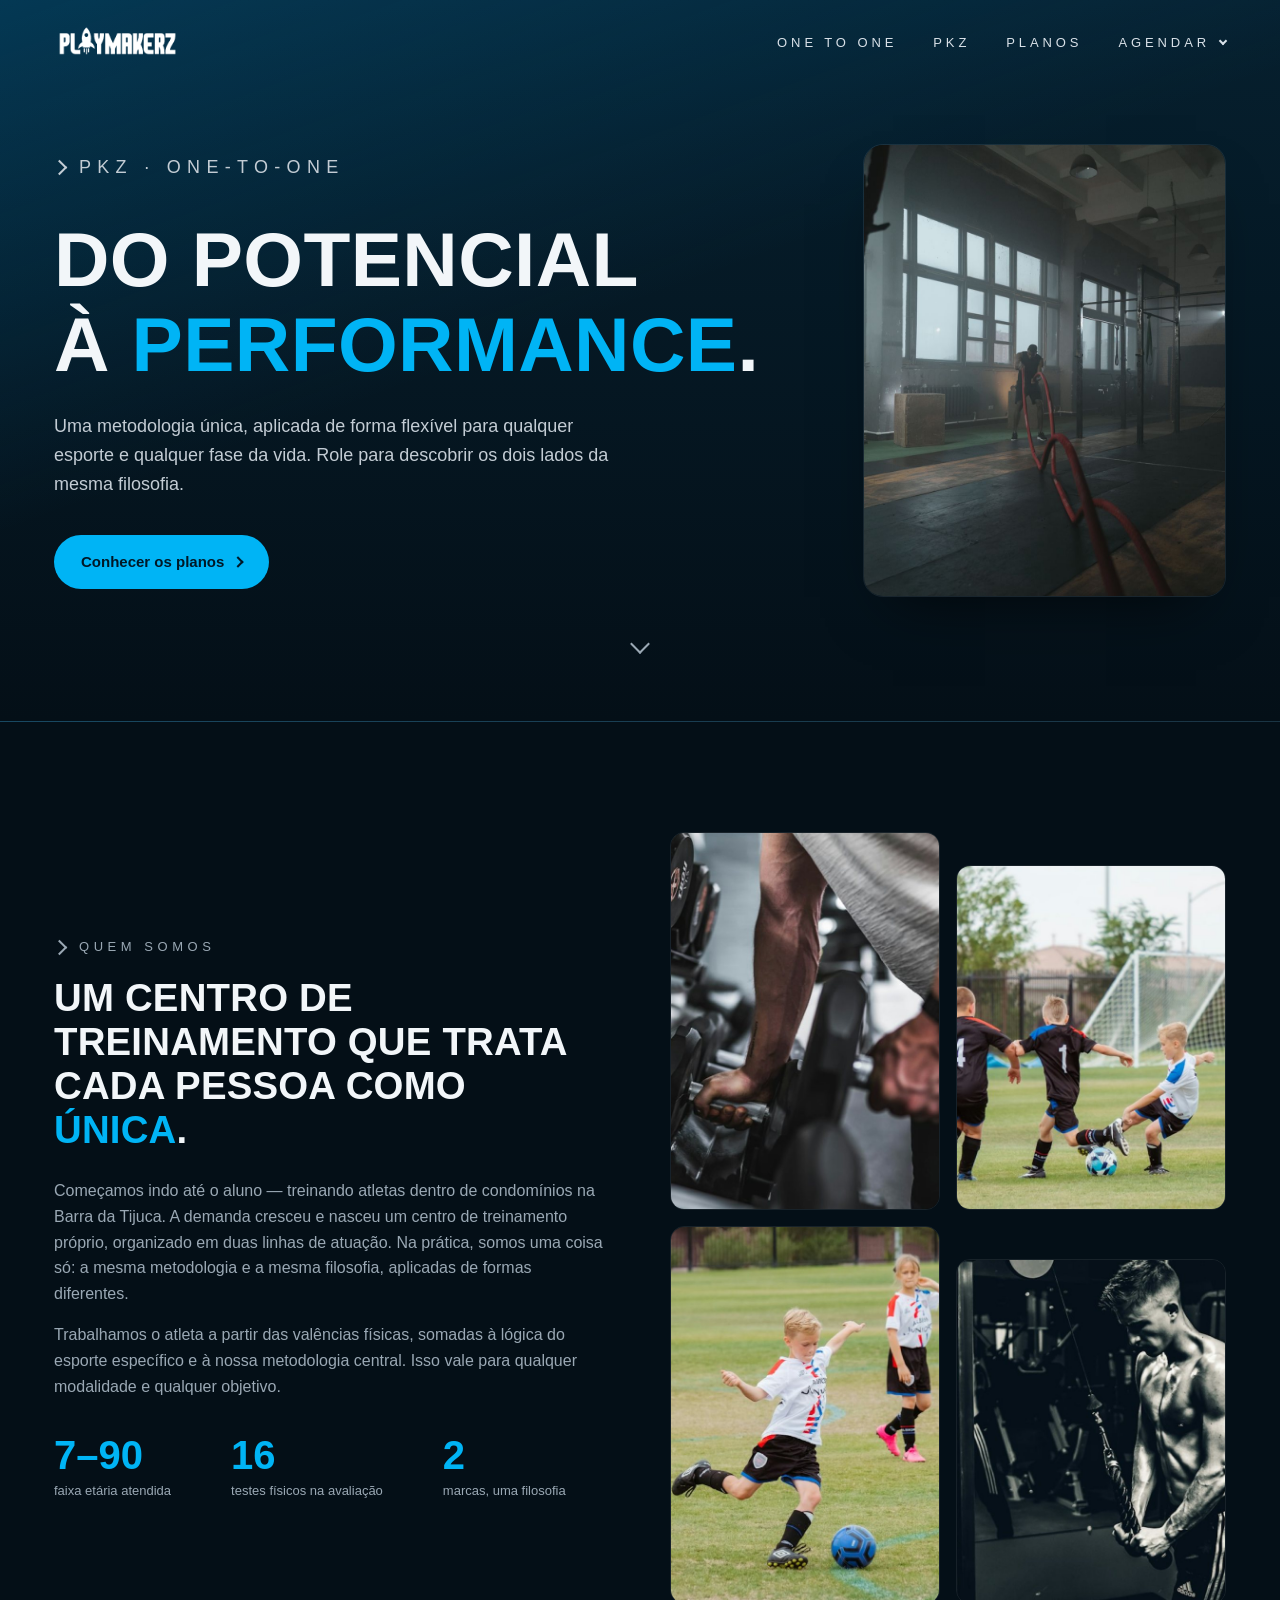
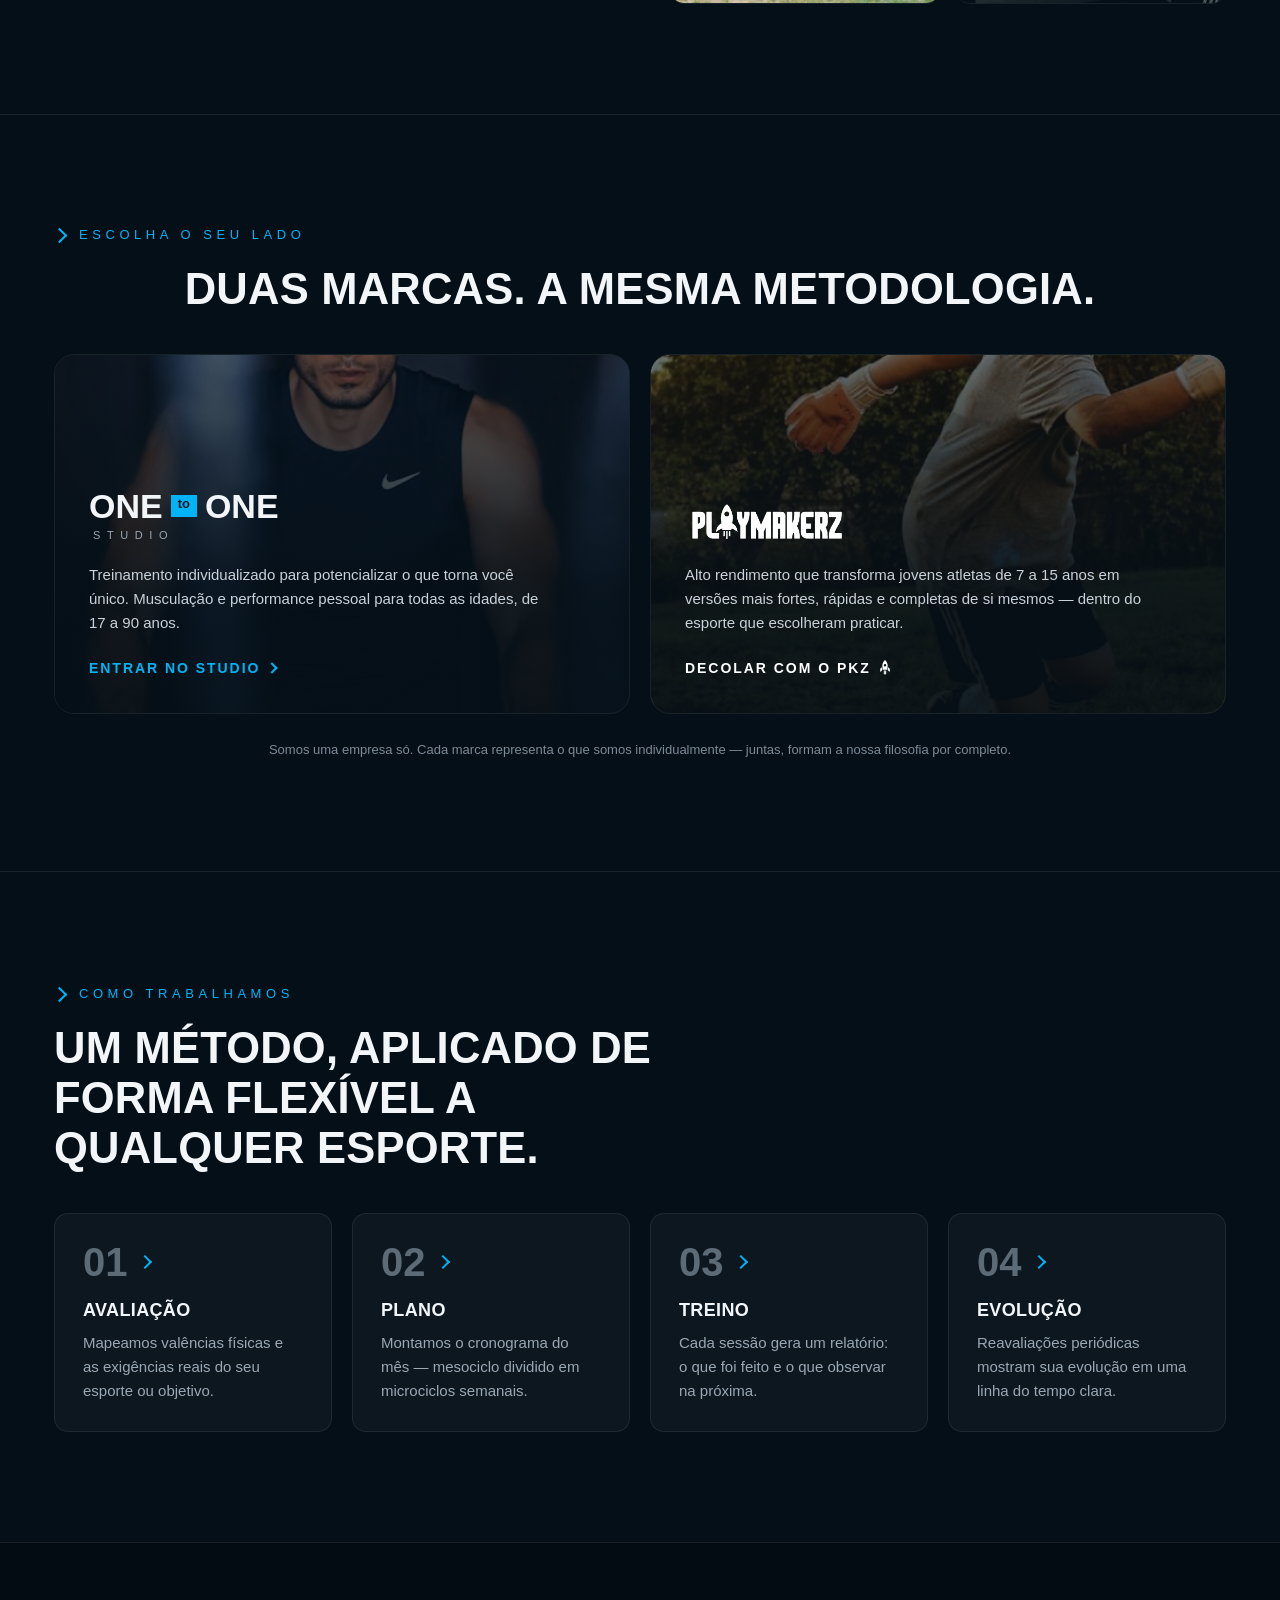
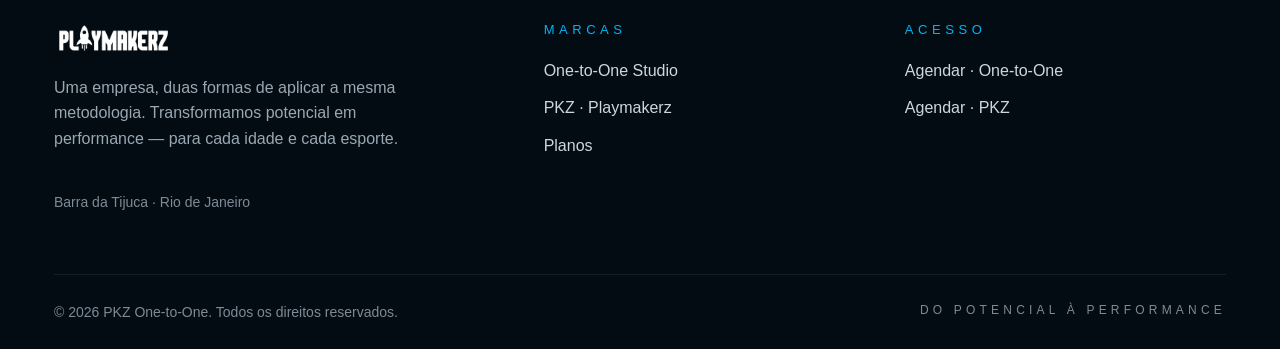
==== commit 8fe31db6: "refinando-v5" ====
--- a/index.html
+++ b/index.html
@@ -42,7 +42,7 @@
         </button>
         <nav aria-label="Menu principal">
           <ul class="nav-links" id="nav-links">
-            <li><a href="one-to-one.html">1to1</a></li>
+            <li><a href="one-to-one.html">One to One</a></li>
             <li><a href="pkz.html">PKZ</a></li>
             <li><a href="planos.html">Planos</a></li>
             <li class="has-dropdown">
@@ -189,12 +189,7 @@
               ></span>
             </a>
             <a class="brand-card reveal" href="pkz.html">
-              <img
-                class="bg"
-                src="fotos/img/pkz-4.jpg"
-                alt=""
-                loading="lazy"
-              />
+              <img class="bg" src="fotos/img/pkz-4.jpg" alt="" loading="lazy" />
               <img
                 class="pkz-mark"
                 src="fotos/img/logo-playmakerz.png"
@@ -319,4 +314,4 @@
       </div>
     </footer>
   </body>
-</html>+</html>
--- a/style.css
+++ b/style.css
@@ -116,7 +116,7 @@
   font-family: var(--font-display);
   font-weight: 700;
   text-transform: uppercase;
-  line-height: 1.05;
+  line-height: 1.15; /* espaço para os acentos das maiúsculas (À, Ã, É) */
   letter-spacing: 0.005em;
 }
 
@@ -484,7 +484,7 @@
 .hero h1 {
   margin-bottom: 26px;
   font-size: clamp(2.75rem, 6vw, 5.5rem);
-  line-height: 0.95;
+  line-height: 1.1;
 }
 .hero p {
   max-width: 560px;
@@ -955,7 +955,7 @@
 .page-head h1 {
   margin-bottom: 24px;
   font-size: clamp(2.75rem, 6vw, 4.5rem);
-  line-height: 0.95;
+  line-height: 1.1;
 }
 .page-head p {
   margin-bottom: 40px;
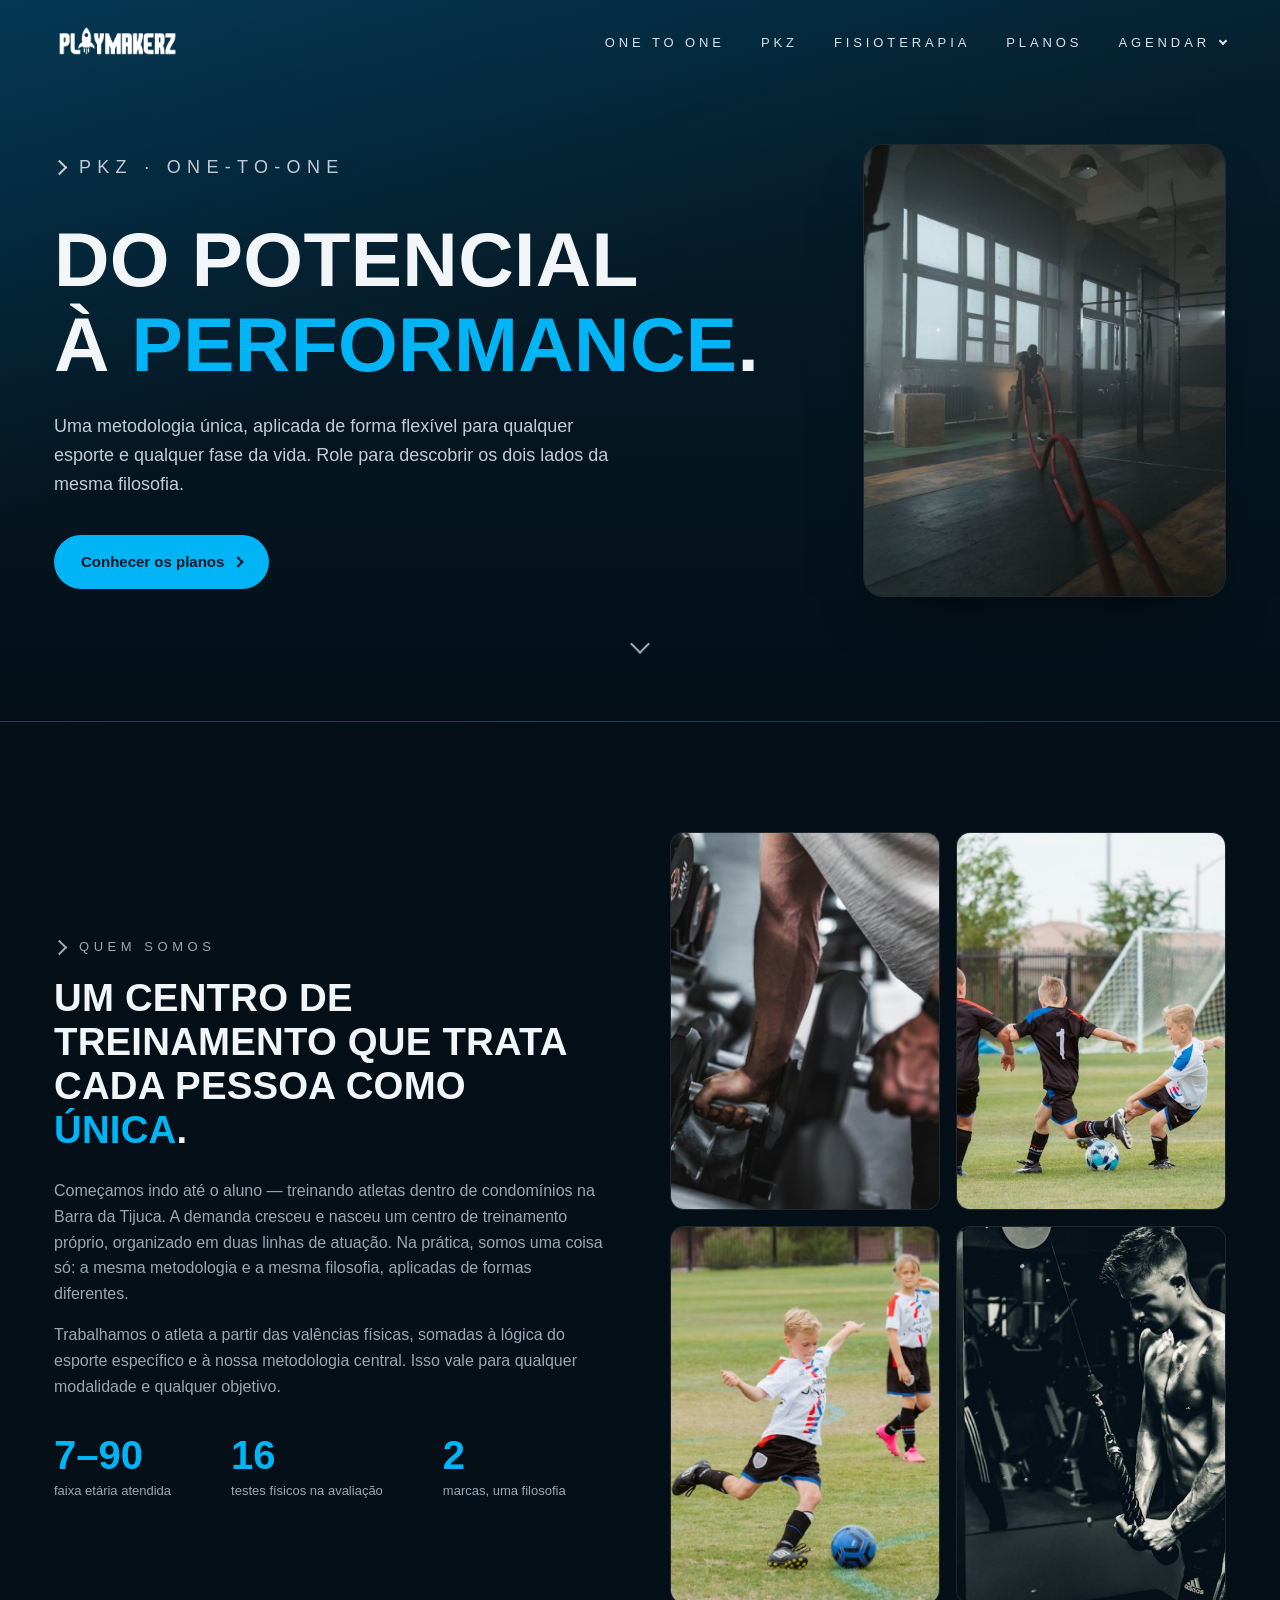
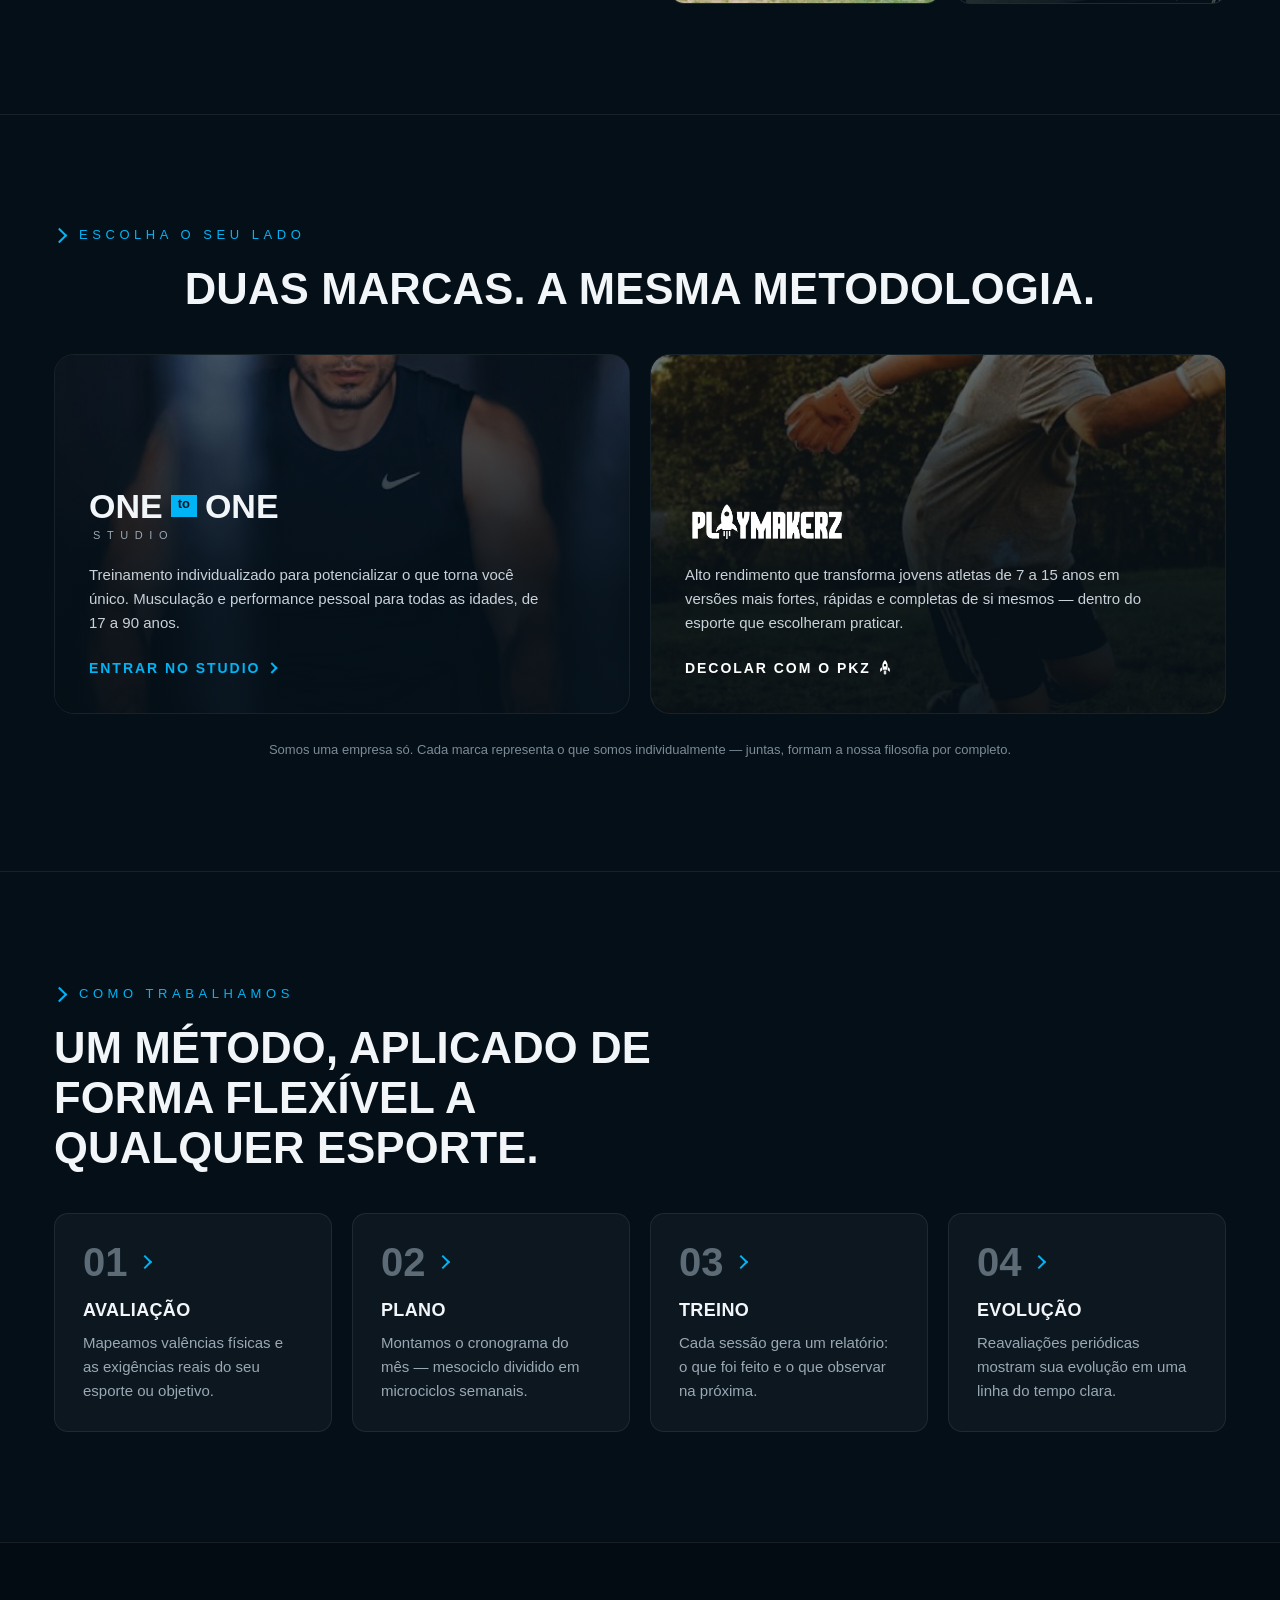
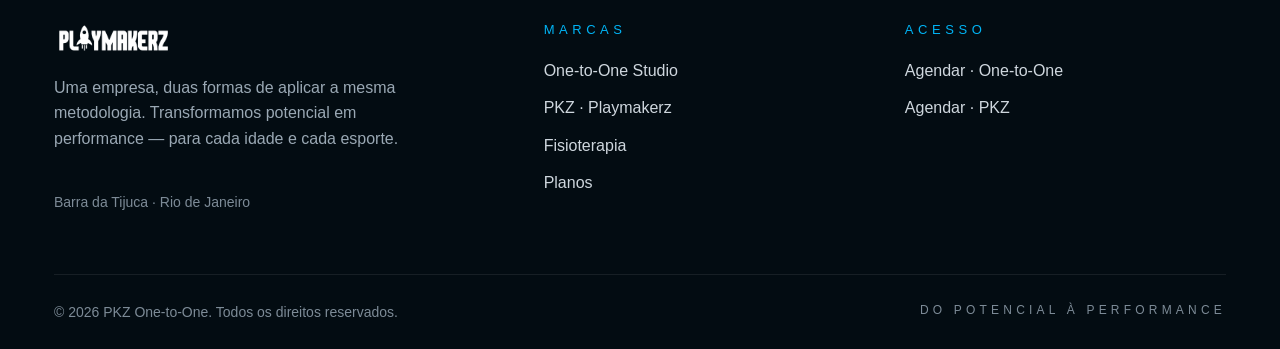
==== commit ecebbed6: "Alterações_Finais" ====
--- a/index.html
+++ b/index.html
@@ -44,6 +44,7 @@
           <ul class="nav-links" id="nav-links">
             <li><a href="one-to-one.html">One to One</a></li>
             <li><a href="pkz.html">PKZ</a></li>
+            <li><a href="fisioterapia.html">Fisioterapia</a></li>
             <li><a href="planos.html">Planos</a></li>
             <li class="has-dropdown">
               <button
@@ -291,6 +292,7 @@
             <ul>
               <li><a href="one-to-one.html">One-to-One Studio</a></li>
               <li><a href="pkz.html">PKZ · Playmakerz</a></li>
+              <li><a href="fisioterapia.html">Fisioterapia</a></li>
               <li><a href="planos.html">Planos</a></li>
             </ul>
           </nav>
--- a/style.css
+++ b/style.css
@@ -514,6 +514,7 @@
   aspect-ratio: 4 / 5;
   object-fit: cover;
   object-position: center 30%; /* ao cortar a foto, prioriza a parte de cima (rostos) */
+  background-color: var(--surface); /* aparece enquanto a foto carrega (ou se faltar) */
   border: 1px solid var(--border);
   border-radius: var(--radius-lg);
   box-shadow: 0 30px 60px -30px rgba(0, 0, 0, 0.7);
@@ -624,12 +625,9 @@
   width: 100%;
   aspect-ratio: 5 / 7;
   object-fit: cover;
+  background-color: var(--surface);
   border: 1px solid var(--border);
   border-radius: var(--radius);
-}
-.photo-mosaic img:nth-child(even) {
-  aspect-ratio: 5 / 6.4;
-  align-self: end;
 }
 
 /* Cards das duas marcas (Home) */
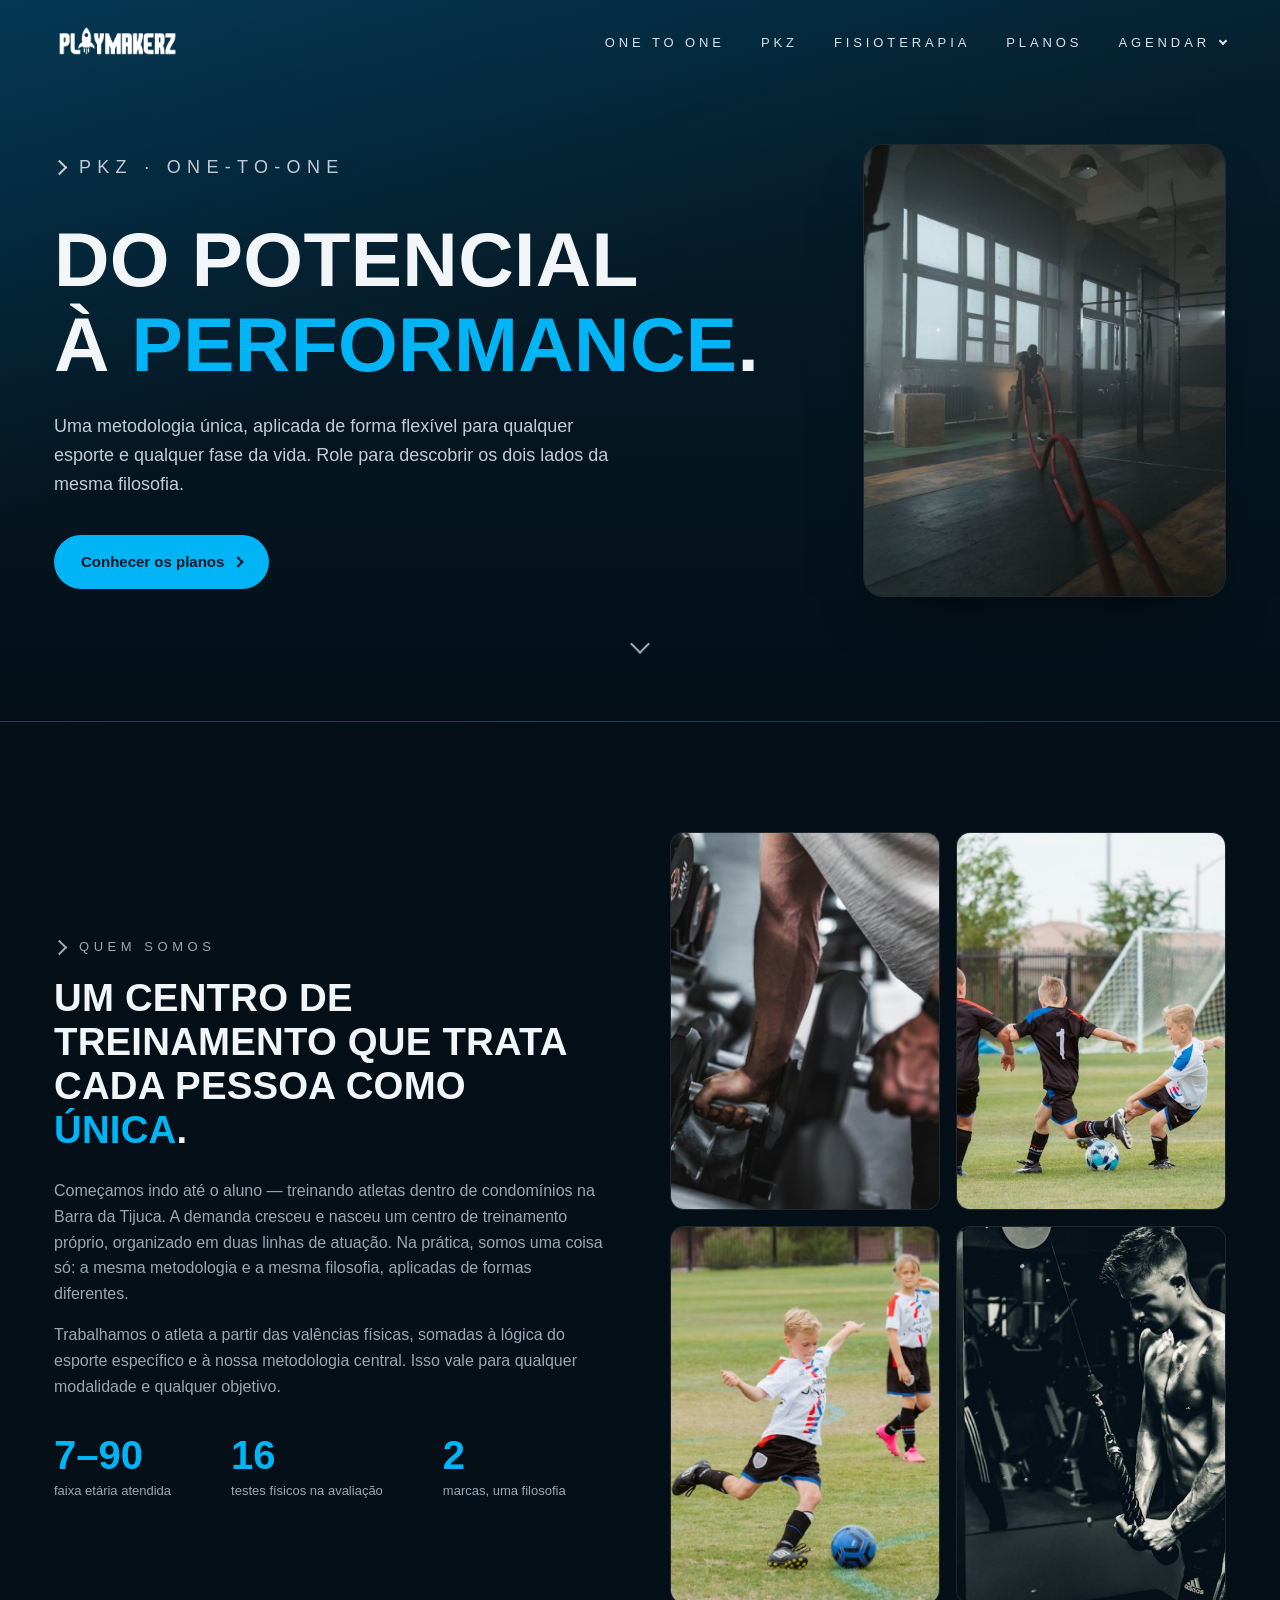
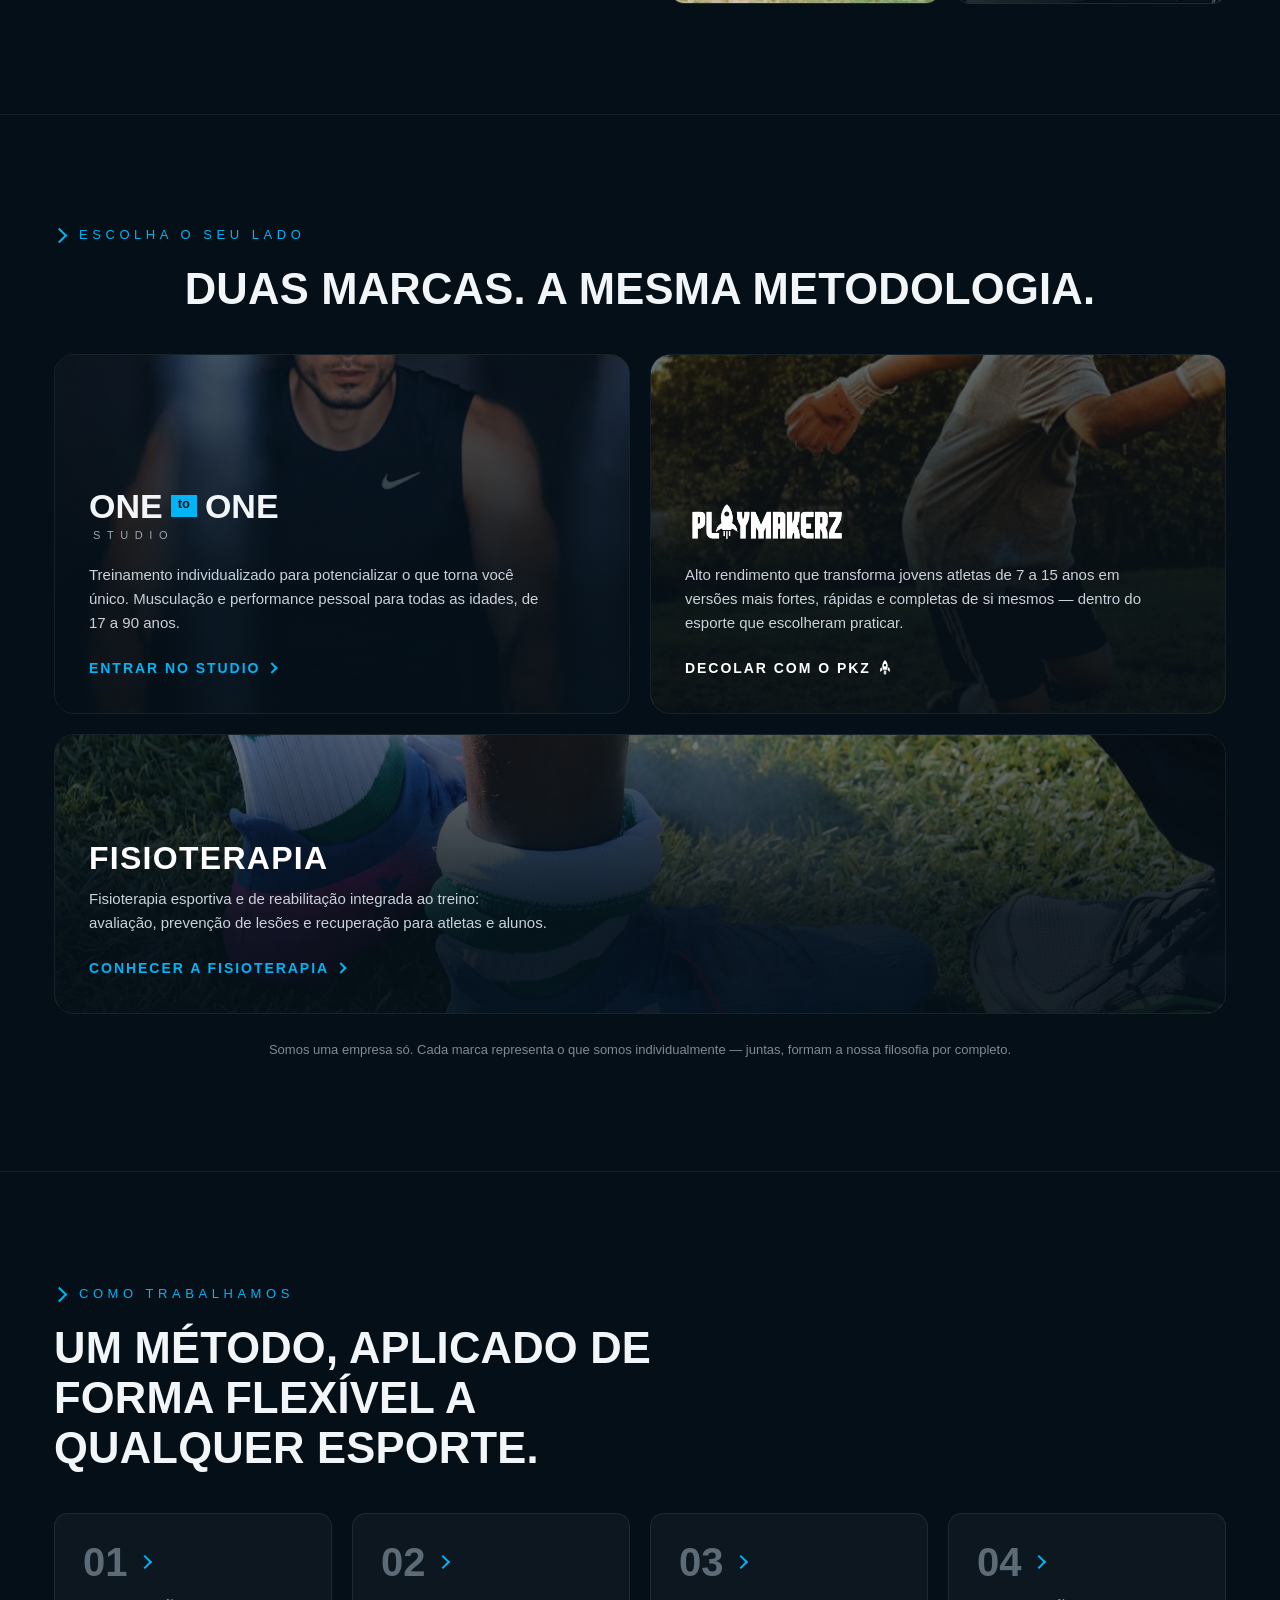
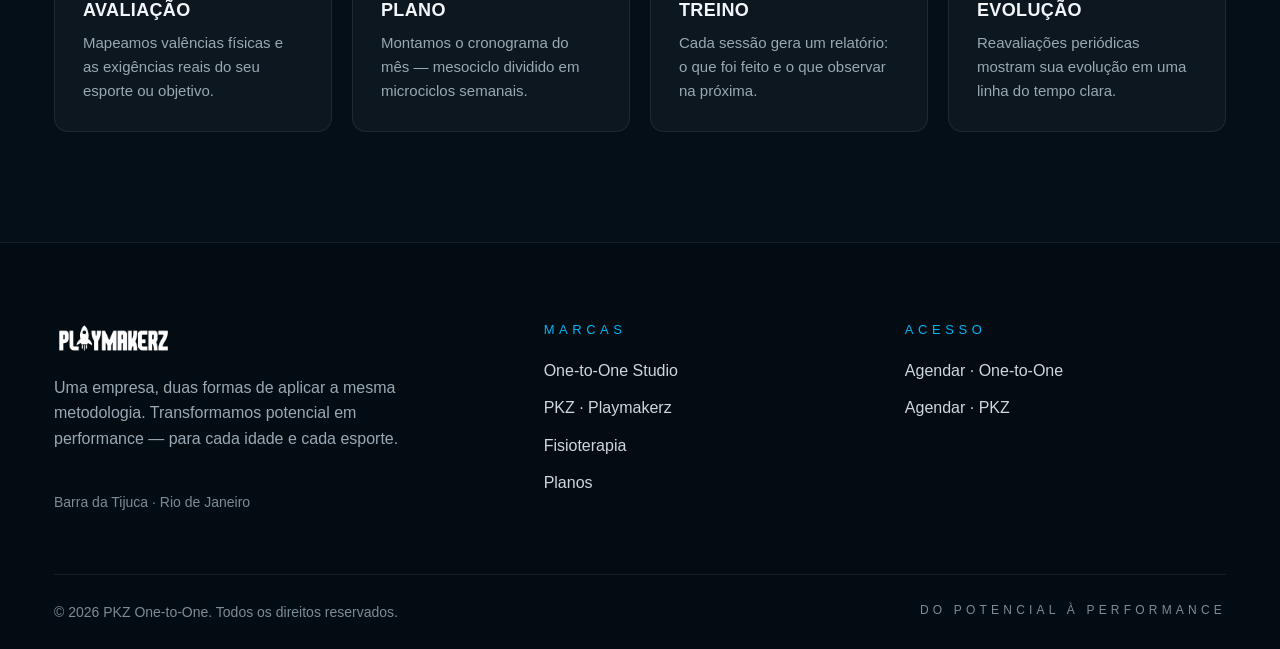
==== commit d14f1db4: "Alterações_Finais-v2" ====
--- a/index.html
+++ b/index.html
@@ -212,6 +212,24 @@
                   height="15"
               /></span>
             </a>
+            <!-- Opção extra: serviço de fisioterapia, em largura total abaixo das duas marcas -->
+            <a class="brand-card brand-card-wide reveal" href="fisioterapia.html">
+              <img
+                class="bg"
+                src="fotos/img/home-fisioterapia.jpg"
+                alt=""
+                loading="lazy"
+              />
+              <h3 class="brand-title">Fisioterapia</h3>
+              <p>
+                Fisioterapia esportiva e de reabilitação integrada ao treino:
+                avaliação, prevenção de lesões e recuperação para atletas e
+                alunos.
+              </p>
+              <span class="link-arrow"
+                >Conhecer a fisioterapia <span class="chev"></span
+              ></span>
+            </a>
           </div>
           <p class="brands-note">
             Somos uma empresa só. Cada marca representa o que somos
--- a/style.css
+++ b/style.css
@@ -696,6 +696,22 @@
   align-self: flex-start; /* evita que o flex estique a logo na largura do card */
   margin-bottom: 18px;
 }
+/* Terceira opção (Fisioterapia): ocupa a largura toda, logo abaixo das duas marcas */
+.brand-card-wide {
+  grid-column: 1 / -1;
+  min-height: 280px;
+}
+.brand-card-wide .bg {
+  object-position: center;
+}
+.brand-title {
+  margin-bottom: 10px;
+  font-family: var(--font-display);
+  font-size: 2rem;
+  letter-spacing: 0.04em;
+  text-transform: uppercase;
+  color: #fff;
+}
 .brands-note {
   margin-top: 26px;
   text-align: center;
